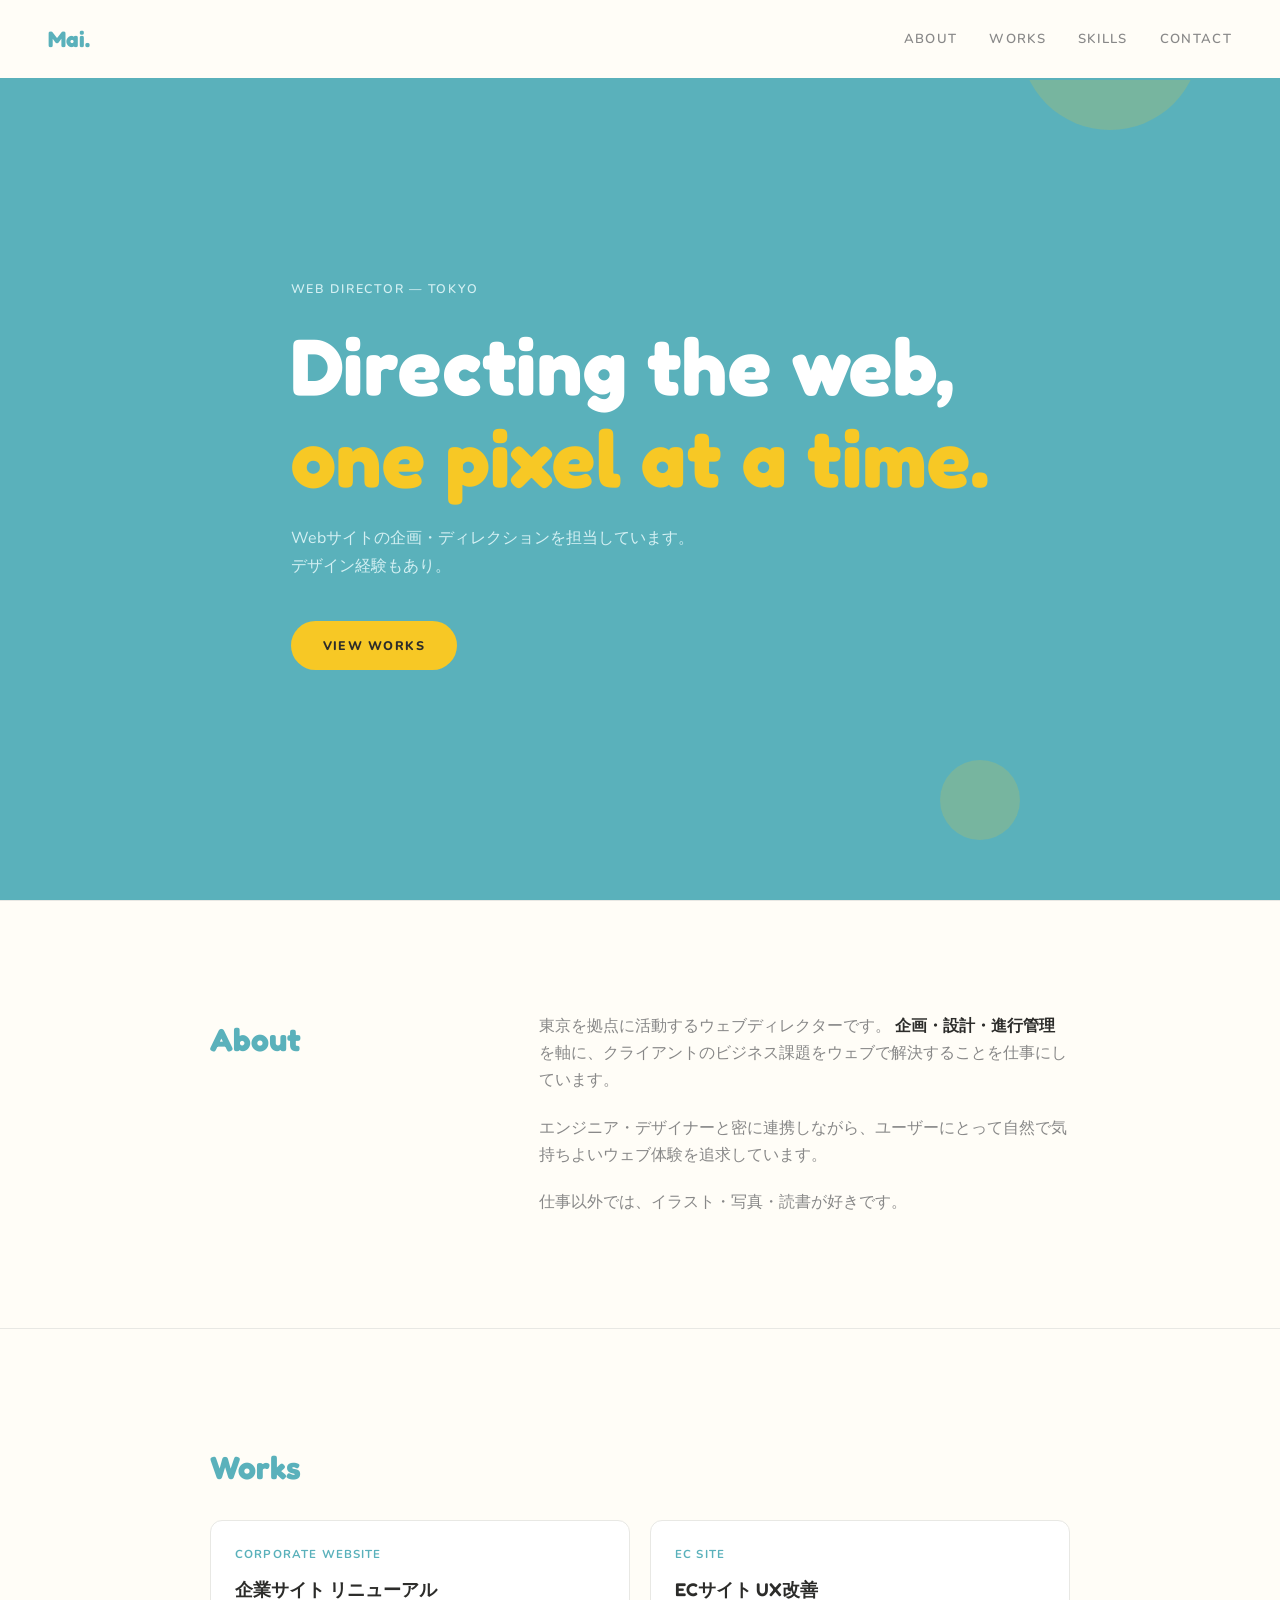
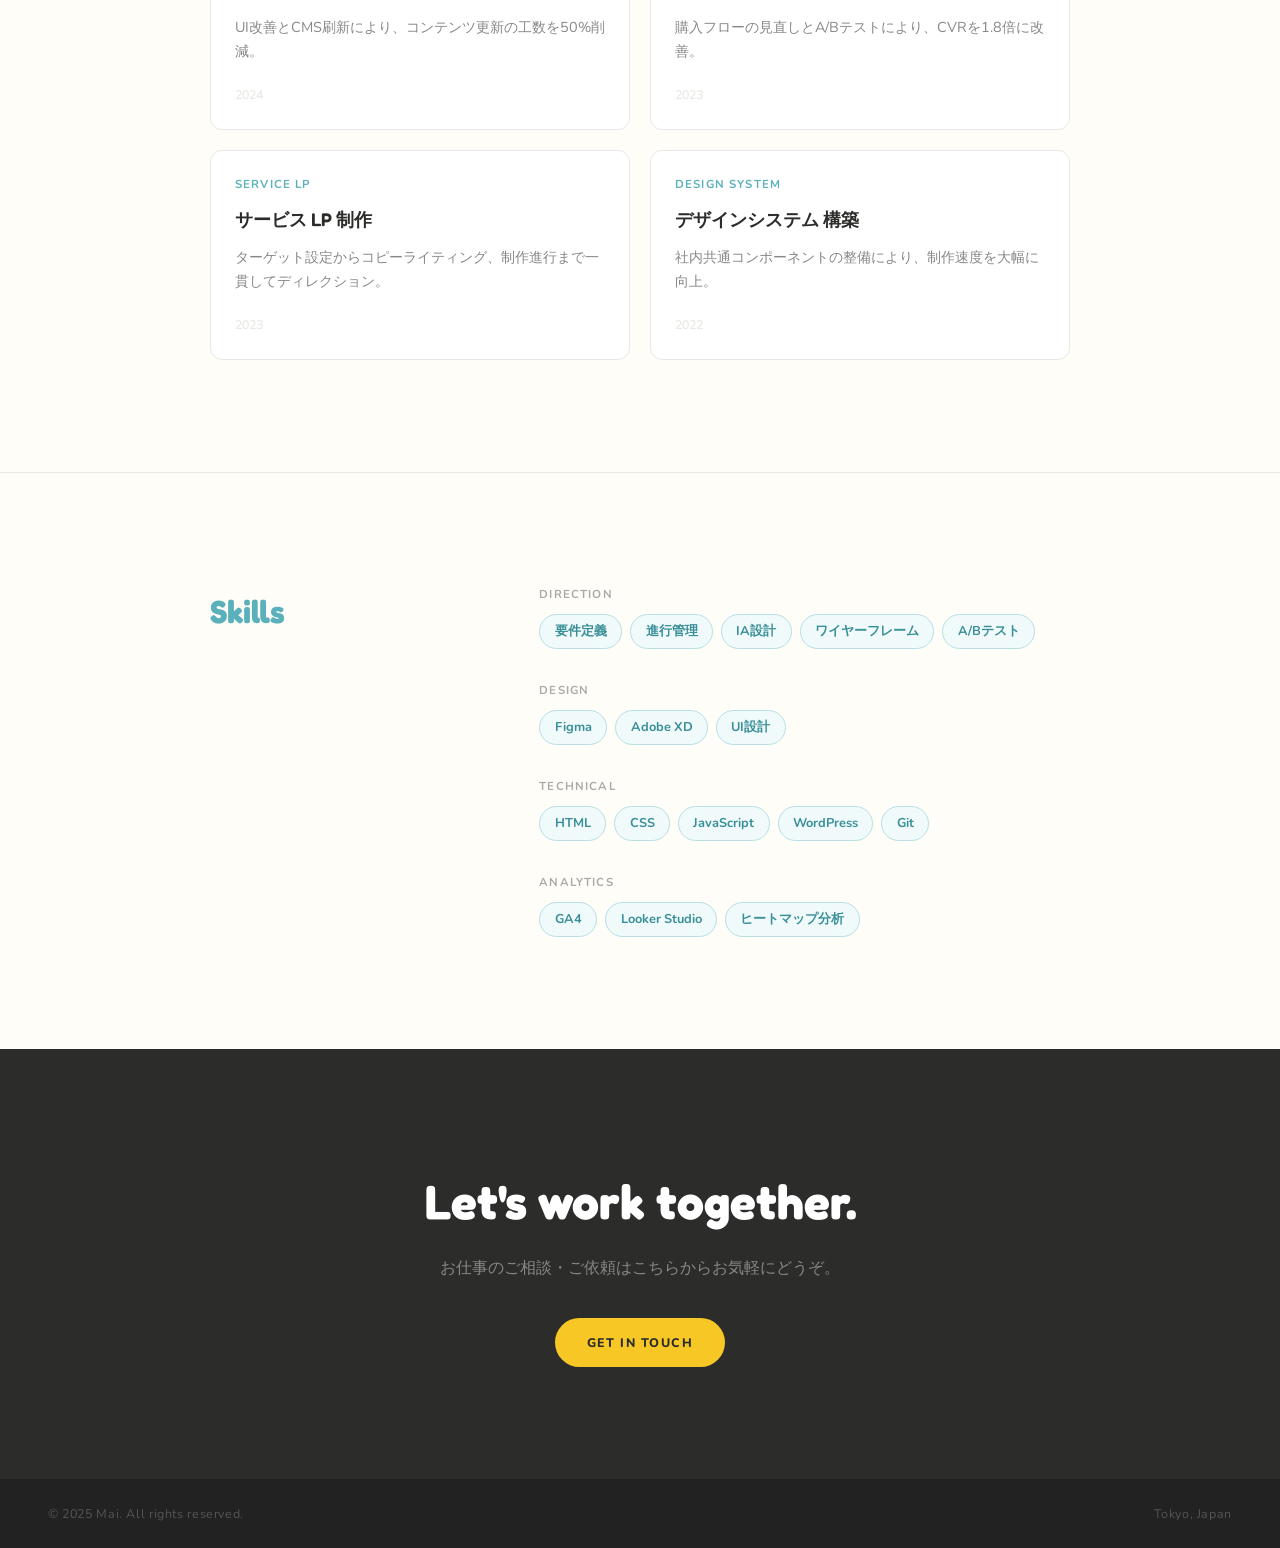
==== index.html @ a5b95b51 "h2上のpタグを非表示、h2の色をteelに変更" ====
<!DOCTYPE html>
<html lang="ja">
<head>
  <meta charset="UTF-8">
  <meta name="viewport" content="width=device-width, initial-scale=1.0">
  <title>Mai — Web Director</title>
  <link rel="stylesheet" href="style.css">
</head>
<body>

  <!-- Nav -->
  <nav>
    <a href="#hero" class="nav-logo">Mai.</a>
    <ul class="nav-links">
      <li><a href="#about">About</a></li>
      <li><a href="#works">Works</a></li>
      <li><a href="#skills">Skills</a></li>
      <li><a href="#contact">Contact</a></li>
    </ul>
  </nav>

  <!-- Hero -->
  <section id="hero">
    <div class="hero-dot" style="width:180px;height:180px;top:-50px;right:80px;"></div>
    <div class="hero-dot" style="width:80px;height:80px;bottom:60px;right:260px;"></div>
    <div class="container">
      <p class="hero-eyebrow fade-in">Web Director — Tokyo</p>
      <h1 class="hero-title fade-in" style="transition-delay:0.1s">
        Directing the web,<br><span>one pixel at a time.</span>
      </h1>
      <p class="hero-desc fade-in" style="transition-delay:0.2s">
        Webサイトの企画・ディレクションを担当しています。<br>
        デザイン経験もあり。
      </p>
      <a href="#works" class="btn fade-in" style="transition-delay:0.3s">View Works</a>
    </div>
  </section>

  <hr class="divider">

  <!-- About -->
  <section id="about">
    <div class="container">
      <div class="grid">
        <div>
          <!-- 
          <p class="section-label">About</p>
          Nav -->
          <h2 class="section-title">About</h2>
        </div>
        <div class="about-body fade-in">
          <p>
            東京を拠点に活動するウェブディレクターです。
            <strong>企画・設計・進行管理</strong>を軸に、クライアントのビジネス課題をウェブで解決することを仕事にしています。
          </p>
          <p>
            エンジニア・デザイナーと密に連携しながら、ユーザーにとって自然で気持ちよいウェブ体験を追求しています。
          </p>
          <p>
            仕事以外では、イラスト・写真・読書が好きです。
          </p>
        </div>
      </div>
    </div>
  </section>

  <hr class="divider">

  <!-- Works -->
  <section id="works">
    <div class="container">
      <!--
      <p class="section-label">Works</p>
      -->
      <h2 class="section-title">Works</h2>
      <div class="works-grid">
        <div class="work-card fade-in">
          <p class="work-tag">Corporate Website</p>
          <h3 class="work-title">企業サイト リニューアル</h3>
          <p class="work-desc">UI改善とCMS刷新により、コンテンツ更新の工数を50%削減。</p>
          <p class="work-year">2024</p>
        </div>
        <div class="work-card fade-in" style="transition-delay:0.1s">
          <p class="work-tag">EC Site</p>
          <h3 class="work-title">ECサイト UX改善</h3>
          <p class="work-desc">購入フローの見直しとA/Bテストにより、CVRを1.8倍に改善。</p>
          <p class="work-year">2023</p>
        </div>
        <div class="work-card fade-in" style="transition-delay:0.15s">
          <p class="work-tag">Service LP</p>
          <h3 class="work-title">サービス LP 制作</h3>
          <p class="work-desc">ターゲット設定からコピーライティング、制作進行まで一貫してディレクション。</p>
          <p class="work-year">2023</p>
        </div>
        <div class="work-card fade-in" style="transition-delay:0.2s">
          <p class="work-tag">Design System</p>
          <h3 class="work-title">デザインシステム 構築</h3>
          <p class="work-desc">社内共通コンポーネントの整備により、制作速度を大幅に向上。</p>
          <p class="work-year">2022</p>
        </div>
      </div>
    </div>
  </section>

  <hr class="divider">

  <!-- Skills -->
  <section id="skills">
    <div class="container">
      <div class="skills-inner">
        <div>
          <!-- 
          <p class="section-label">Skills</p>
           -->
          <h2 class="section-title">Skills</h2>
        </div>
        <div class="skill-groups fade-in">
          <div>
            <p class="skill-group-label">Direction</p>
            <div class="skill-list">
              <span class="skill-pill">要件定義</span>
              <span class="skill-pill">進行管理</span>
              <span class="skill-pill">IA設計</span>
              <span class="skill-pill">ワイヤーフレーム</span>
              <span class="skill-pill">A/Bテスト</span>
            </div>
          </div>
          <div>
            <p class="skill-group-label">Design</p>
            <div class="skill-list">
              <span class="skill-pill">Figma</span>
              <span class="skill-pill">Adobe XD</span>
              <span class="skill-pill">UI設計</span>
            </div>
          </div>
          <div>
            <p class="skill-group-label">Technical</p>
            <div class="skill-list">
              <span class="skill-pill">HTML</span>
              <span class="skill-pill">CSS</span>
              <span class="skill-pill">JavaScript</span>
              <span class="skill-pill">WordPress</span>
              <span class="skill-pill">Git</span>
            </div>
          </div>
          <div>
            <p class="skill-group-label">Analytics</p>
            <div class="skill-list">
              <span class="skill-pill">GA4</span>
              <span class="skill-pill">Looker Studio</span>
              <span class="skill-pill">ヒートマップ分析</span>
            </div>
          </div>
        </div>
      </div>
    </div>
  </section>

  <!-- Contact -->
  <section id="contact">
    <div class="container">
      <h2 class="contact-title">Let's work together.</h2>
      <p class="contact-sub">お仕事のご相談・ご依頼はこちらからお気軽にどうぞ。</p>
      <a href="mailto:hello@example.com" class="btn btn-yellow">Get in Touch</a>
    </div>
  </section>

  <footer>
    <p>© 2025 Mai. All rights reserved.</p>
    <p>Tokyo, Japan</p>
  </footer>

  <script src="script.js"></script>
</body>
</html>
---- style.css ----
@import url('https://fonts.googleapis.com/css2?family=Nunito:ital,wght@0,400;0,600;0,800;1,400&family=Fredoka:wght@600;700&display=swap');

*, *::before, *::after { box-sizing: border-box; margin: 0; padding: 0; }

:root {
  --yellow: #F7C825;
  --teal: #5AB1BB;
  --dark: #2C2C2A;
  --gray-mid: #888;
  --gray-light: #e8e8e4;
  --bg: #fffdf7;
  --white: #fff;
}

html { scroll-behavior: smooth; }

body {
  font-family: 'Nunito', sans-serif;
  font-weight: 400;
  background: var(--bg);
  color: var(--dark);
  font-size: 16px;
  line-height: 1.7;
}

/* ─── Nav ─── */
nav {
  position: fixed;
  top: 0; left: 0; right: 0;
  display: flex;
  justify-content: space-between;
  align-items: center;
  padding: 1.25rem 3rem;
  background: var(--bg);
  border-bottom: 2px solid var(--teal);
  z-index: 100;
}

.nav-logo {
  font-family: 'Fredoka', sans-serif;
  font-size: 1.4rem;
  font-weight: 700;
  color: var(--teal);
  text-decoration: none;
  letter-spacing: 0.02em;
}

.nav-links {
  display: flex;
  gap: 2rem;
  list-style: none;
}

.nav-links a {
  text-decoration: none;
  font-size: 0.82rem;
  letter-spacing: 0.1em;
  text-transform: uppercase;
  font-weight: 600;
  color: var(--gray-mid);
  transition: color 0.2s;
}

.nav-links a:hover { color: var(--dark); }

/* ─── Sections ─── */
section { padding: 7rem 3rem; }
.container { max-width: 860px; margin: 0 auto; }

/* ─── Hero ─── */
#hero {
  padding-top: 10rem;
  min-height: 100vh;
  display: flex;
  align-items: center;
  background: var(--teal);
  position: relative;
  overflow: hidden;
}

.hero-dot {
  position: absolute;
  border-radius: 50%;
  background: var(--yellow);
  opacity: 0.18;
}

.hero-eyebrow {
  font-size: 0.78rem;
  letter-spacing: 0.14em;
  text-transform: uppercase;
  font-weight: 600;
  color: #d4f0f3;
  margin-bottom: 1.25rem;
}

.hero-title {
  font-family: 'Fredoka', sans-serif;
  font-size: clamp(2.8rem, 7vw, 5rem);
  font-weight: 700;
  line-height: 1.15;
  color: var(--white);
  margin-bottom: 1.25rem;
  letter-spacing: 0.01em;
}

.hero-title span { color: var(--yellow); }

.hero-desc {
  max-width: 520px;
  color: #d4f0f3;
  font-size: 1rem;
  line-height: 1.8;
  margin-bottom: 2.5rem;
}

.btn {
  display: inline-block;
  text-decoration: none;
  font-size: 0.78rem;
  font-weight: 800;
  letter-spacing: 0.12em;
  text-transform: uppercase;
  padding: 0.85rem 2rem;
  border-radius: 100px;
  background: var(--yellow);
  color: var(--dark);
  transition: opacity 0.2s;
}

.btn:hover { opacity: 0.85; }

/* ─── Divider ─── */
.divider { border: none; border-top: 1px solid var(--gray-light); }

/* ─── Section labels ─── */
/* .section-label {
  font-size: 0.75rem;
  letter-spacing: 0.14em;
  text-transform: uppercase;
  font-weight: 800;
  color: var(--teal);
  margin-bottom: 0.4rem;
}
 */

.section-title {
  font-family: 'Fredoka', sans-serif;
  font-size: clamp(1.6rem, 3vw, 2rem);
  font-weight: 700;
  color: var(--teal);
  margin-bottom: 1.5rem;
}

/* ─── About ─── */
#about .grid {
  display: grid;
  grid-template-columns: 1fr 2fr;
  gap: 4rem;
  align-items: start;
}

.about-body p { color: var(--gray-mid); margin-bottom: 1.25rem; }
.about-body p:last-child { margin-bottom: 0; }
.about-body strong { color: var(--dark); font-weight: 600; }

/* ─── Works ─── */
.works-grid {
  display: grid;
  grid-template-columns: repeat(2, 1fr);
  gap: 1.25rem;
}

.work-card {
  background: var(--white);
  border: 1.5px solid var(--gray-light);
  border-radius: 12px;
  padding: 1.5rem;
  transition: border-color 0.2s;
}

.work-card:hover { border-color: var(--teal); }

.work-tag {
  font-size: 0.72rem;
  letter-spacing: 0.1em;
  text-transform: uppercase;
  font-weight: 700;
  color: var(--teal);
  margin-bottom: 0.6rem;
}

.work-title {
  font-family: 'Fredoka', sans-serif;
  font-size: 1.15rem;
  font-weight: 600;
  color: var(--dark);
  margin-bottom: 0.6rem;
}

.work-desc { font-size: 0.9rem; color: var(--gray-mid); }

.work-year {
  font-size: 0.78rem;
  color: var(--gray-light);
  margin-top: 1.25rem;
  font-weight: 600;
}

/* ─── Skills ─── */
#skills .skills-inner {
  display: grid;
  grid-template-columns: 1fr 2fr;
  gap: 4rem;
}

.skill-groups {
  display: flex;
  flex-direction: column;
  gap: 2rem;
}

.skill-group-label {
  font-size: 0.72rem;
  letter-spacing: 0.1em;
  text-transform: uppercase;
  font-weight: 700;
  color: #aaa;
  margin-bottom: 0.6rem;
}

.skill-list { display: flex; flex-wrap: wrap; gap: 0.5rem; }

.skill-pill {
  font-size: 0.8rem;
  font-weight: 700;
  padding: 0.35rem 0.9rem;
  border-radius: 100px;
  background: #f0fafb;
  color: #3a8f98;
  border: 1px solid #b8e0e4;
}

/* ─── Contact ─── */
#contact {
  background: var(--dark);
  color: var(--white);
  text-align: center;
}

.contact-title {
  font-family: 'Fredoka', sans-serif;
  font-size: clamp(2rem, 4vw, 3rem);
  font-weight: 700;
  color: var(--white);
  margin-bottom: 0.75rem;
}

.contact-sub {
  color: var(--gray-mid);
  margin-bottom: 2.25rem;
  font-size: 1rem;
}

.btn-yellow {
  background: var(--yellow);
  color: var(--dark);
}

/* ─── Footer ─── */
footer {
  padding: 1.5rem 3rem;
  background: #222;
  display: flex;
  justify-content: space-between;
  align-items: center;
}

footer p { font-size: 0.78rem; color: #555; letter-spacing: 0.05em; }

/* ─── Animations ─── */
.fade-in {
  opacity: 0;
  transform: translateY(24px);
  transition: opacity 0.7s ease, transform 0.7s ease;
}

.fade-in.visible {
  opacity: 1;
  transform: translateY(0);
}

/* ─── Responsive ─── */
@media (max-width: 720px) {
  nav { padding: 1rem 1.5rem; }
  .nav-links { gap: 1.25rem; }
  section { padding: 5rem 1.5rem; }
  #hero { padding-top: 8rem; }
  #about .grid,
  #skills .skills-inner { grid-template-columns: 1fr; gap: 2rem; }
  .works-grid { grid-template-columns: 1fr; }
  footer { flex-direction: column; gap: 0.5rem; text-align: center; }
}
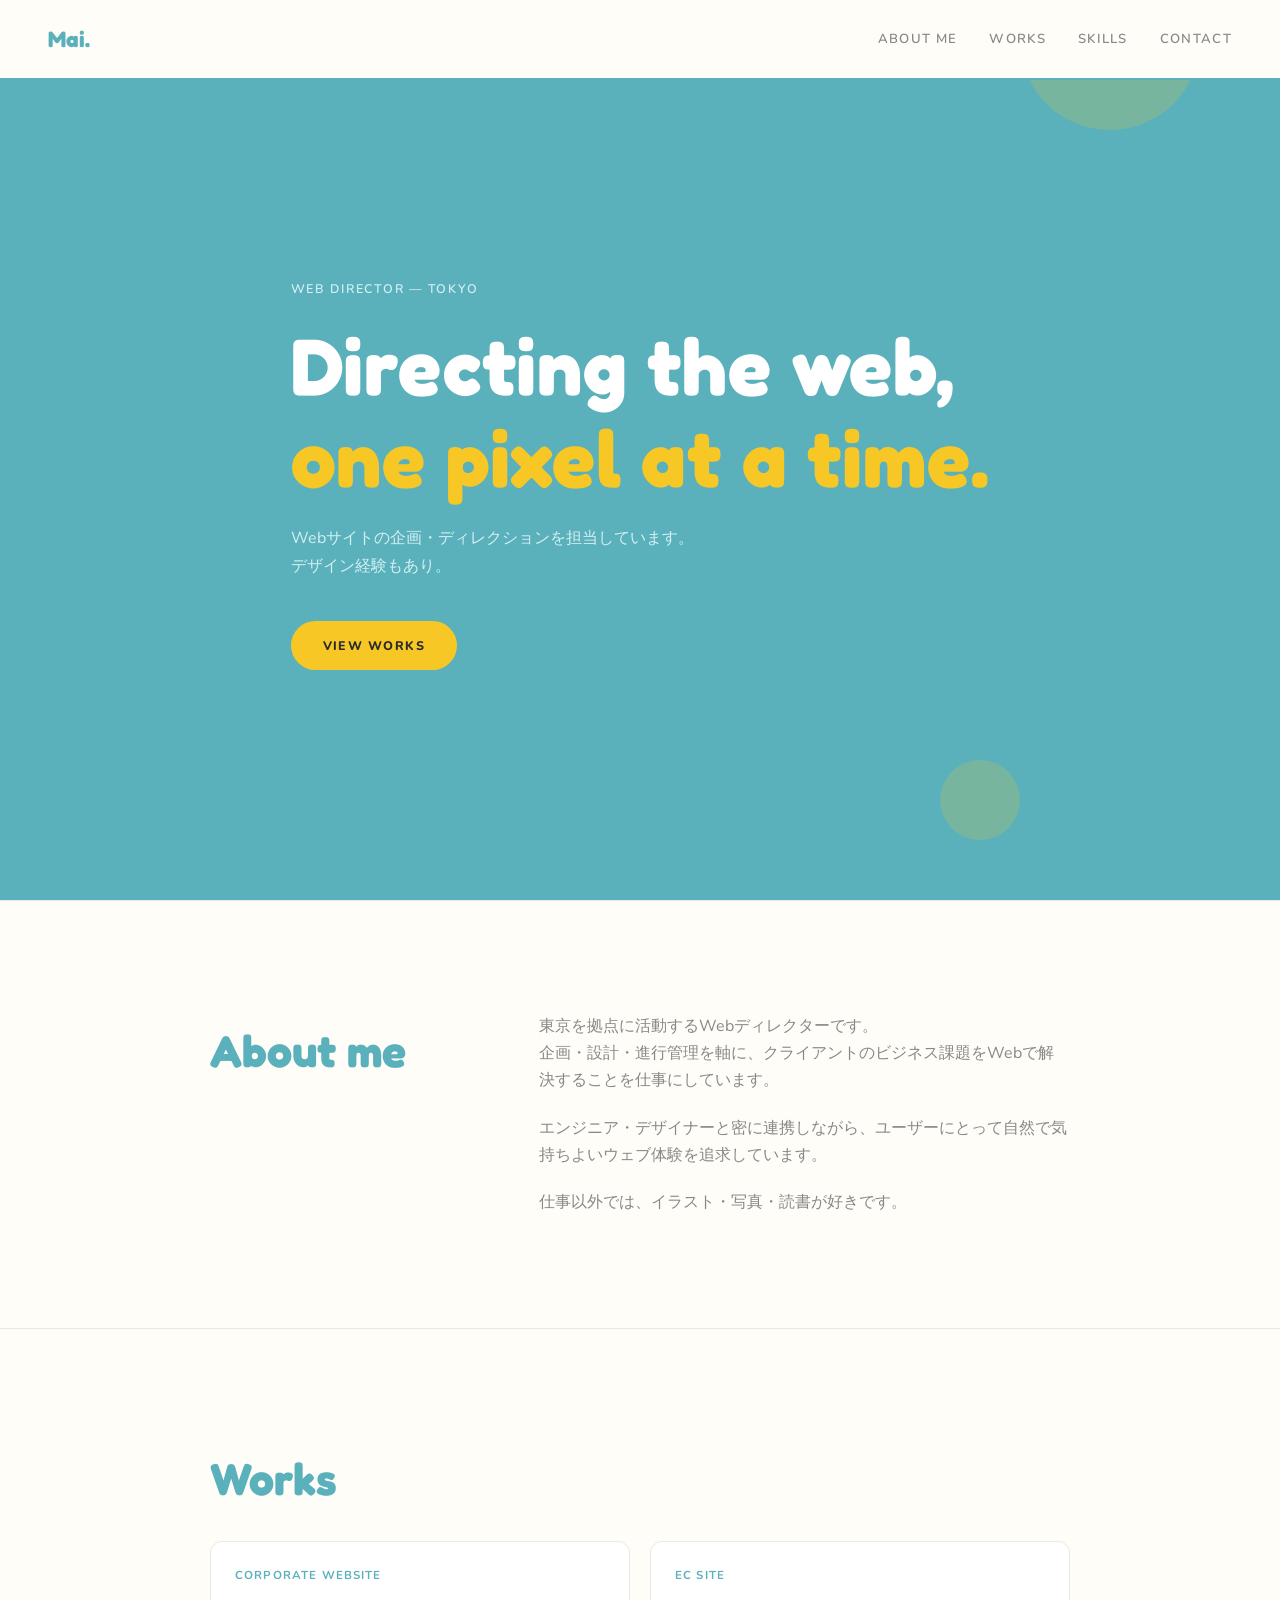
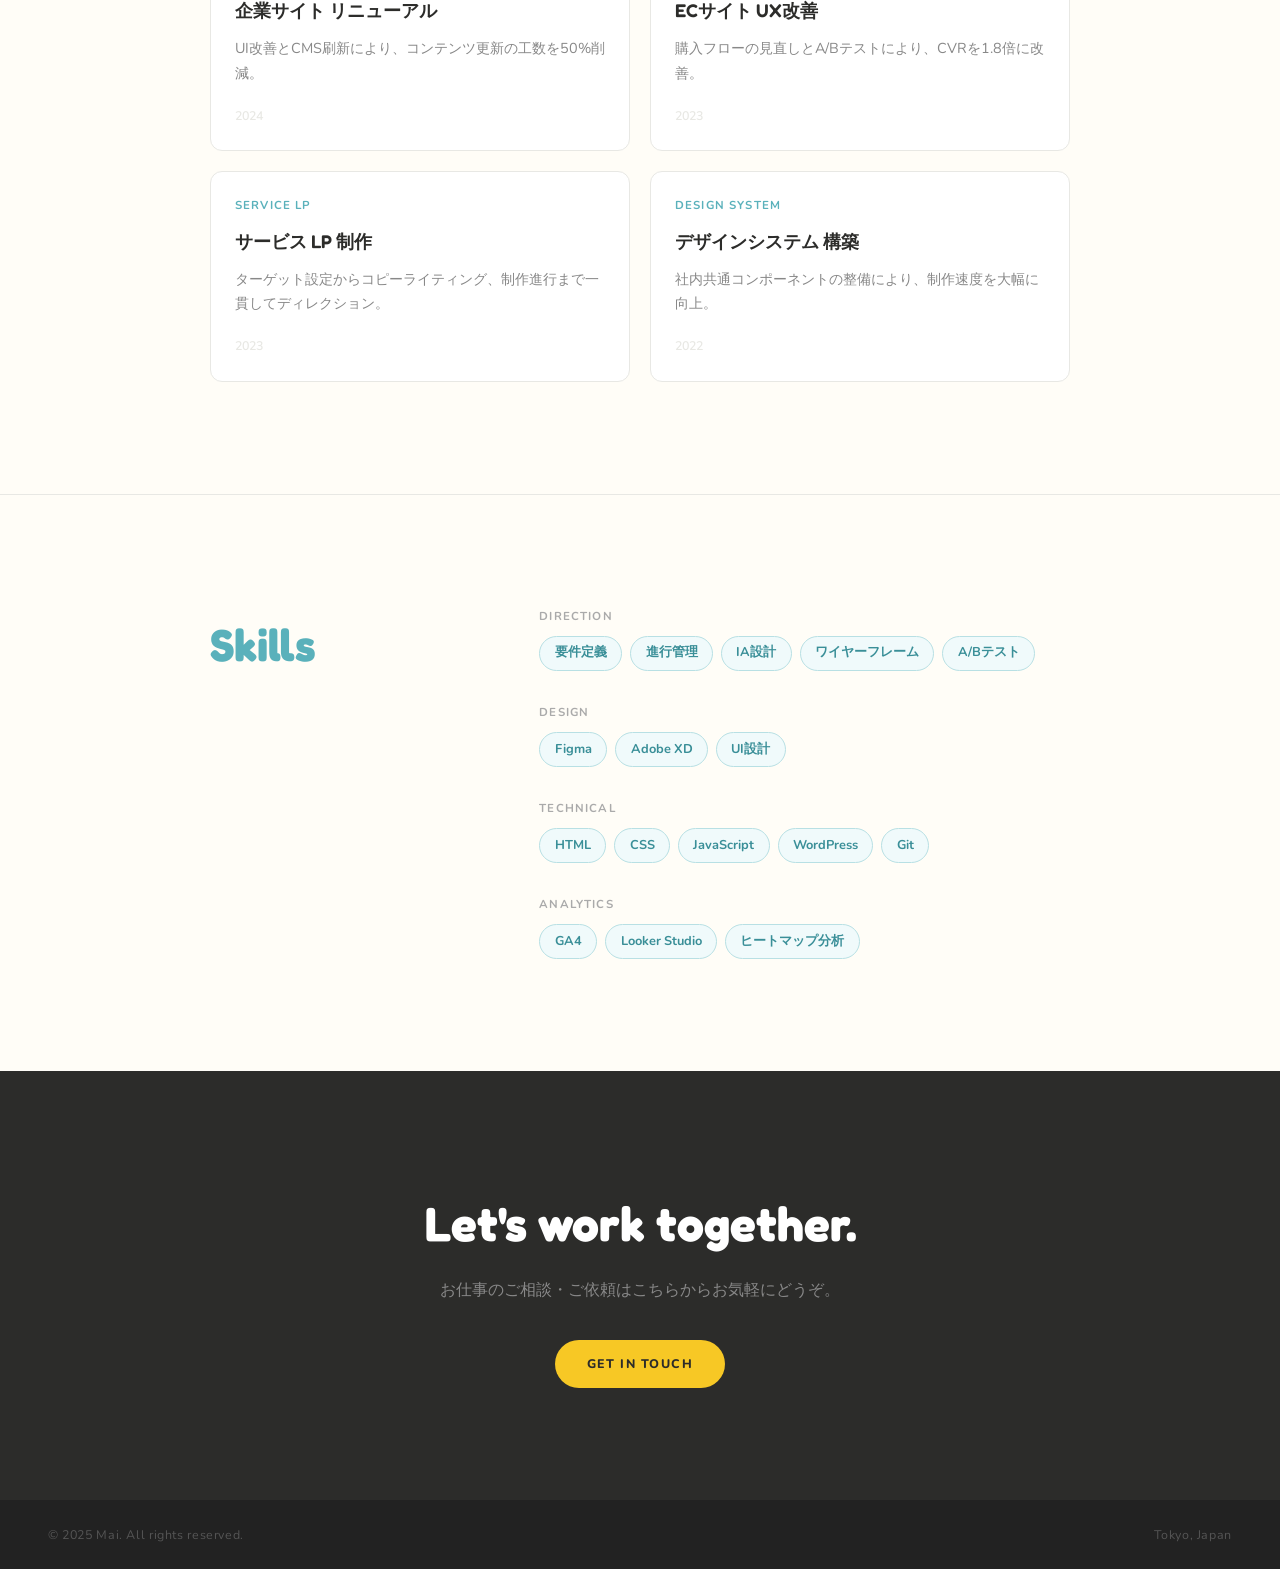
==== commit 06f00984: "h2のfont sizseを調整、テキスト修正" ====
--- a/index.html
+++ b/index.html
@@ -12,7 +12,7 @@
   <nav>
     <a href="#hero" class="nav-logo">Mai.</a>
     <ul class="nav-links">
-      <li><a href="#about">About</a></li>
+      <li><a href="#about">About me</a></li>
       <li><a href="#works">Works</a></li>
       <li><a href="#skills">Skills</a></li>
       <li><a href="#contact">Contact</a></li>
@@ -46,12 +46,12 @@
           <!-- 
           <p class="section-label">About</p>
           Nav -->
-          <h2 class="section-title">About</h2>
+          <h2 class="section-title">About me</h2>
         </div>
         <div class="about-body fade-in">
           <p>
-            東京を拠点に活動するウェブディレクターです。
-            <strong>企画・設計・進行管理</strong>を軸に、クライアントのビジネス課題をウェブで解決することを仕事にしています。
+            東京を拠点に活動するWebディレクターです。<br>
+            企画・設計・進行管理を軸に、クライアントのビジネス課題をWebで解決することを仕事にしています。
           </p>
           <p>
             エンジニア・デザイナーと密に連携しながら、ユーザーにとって自然で気持ちよいウェブ体験を追求しています。
--- a/style.css
+++ b/style.css
@@ -146,7 +146,7 @@
 
 .section-title {
   font-family: 'Fredoka', sans-serif;
-  font-size: clamp(1.6rem, 3vw, 2rem);
+  font-size: clamp(1.8rem, 4vw, 2.8rem);
   font-weight: 700;
   color: var(--teal);
   margin-bottom: 1.5rem;
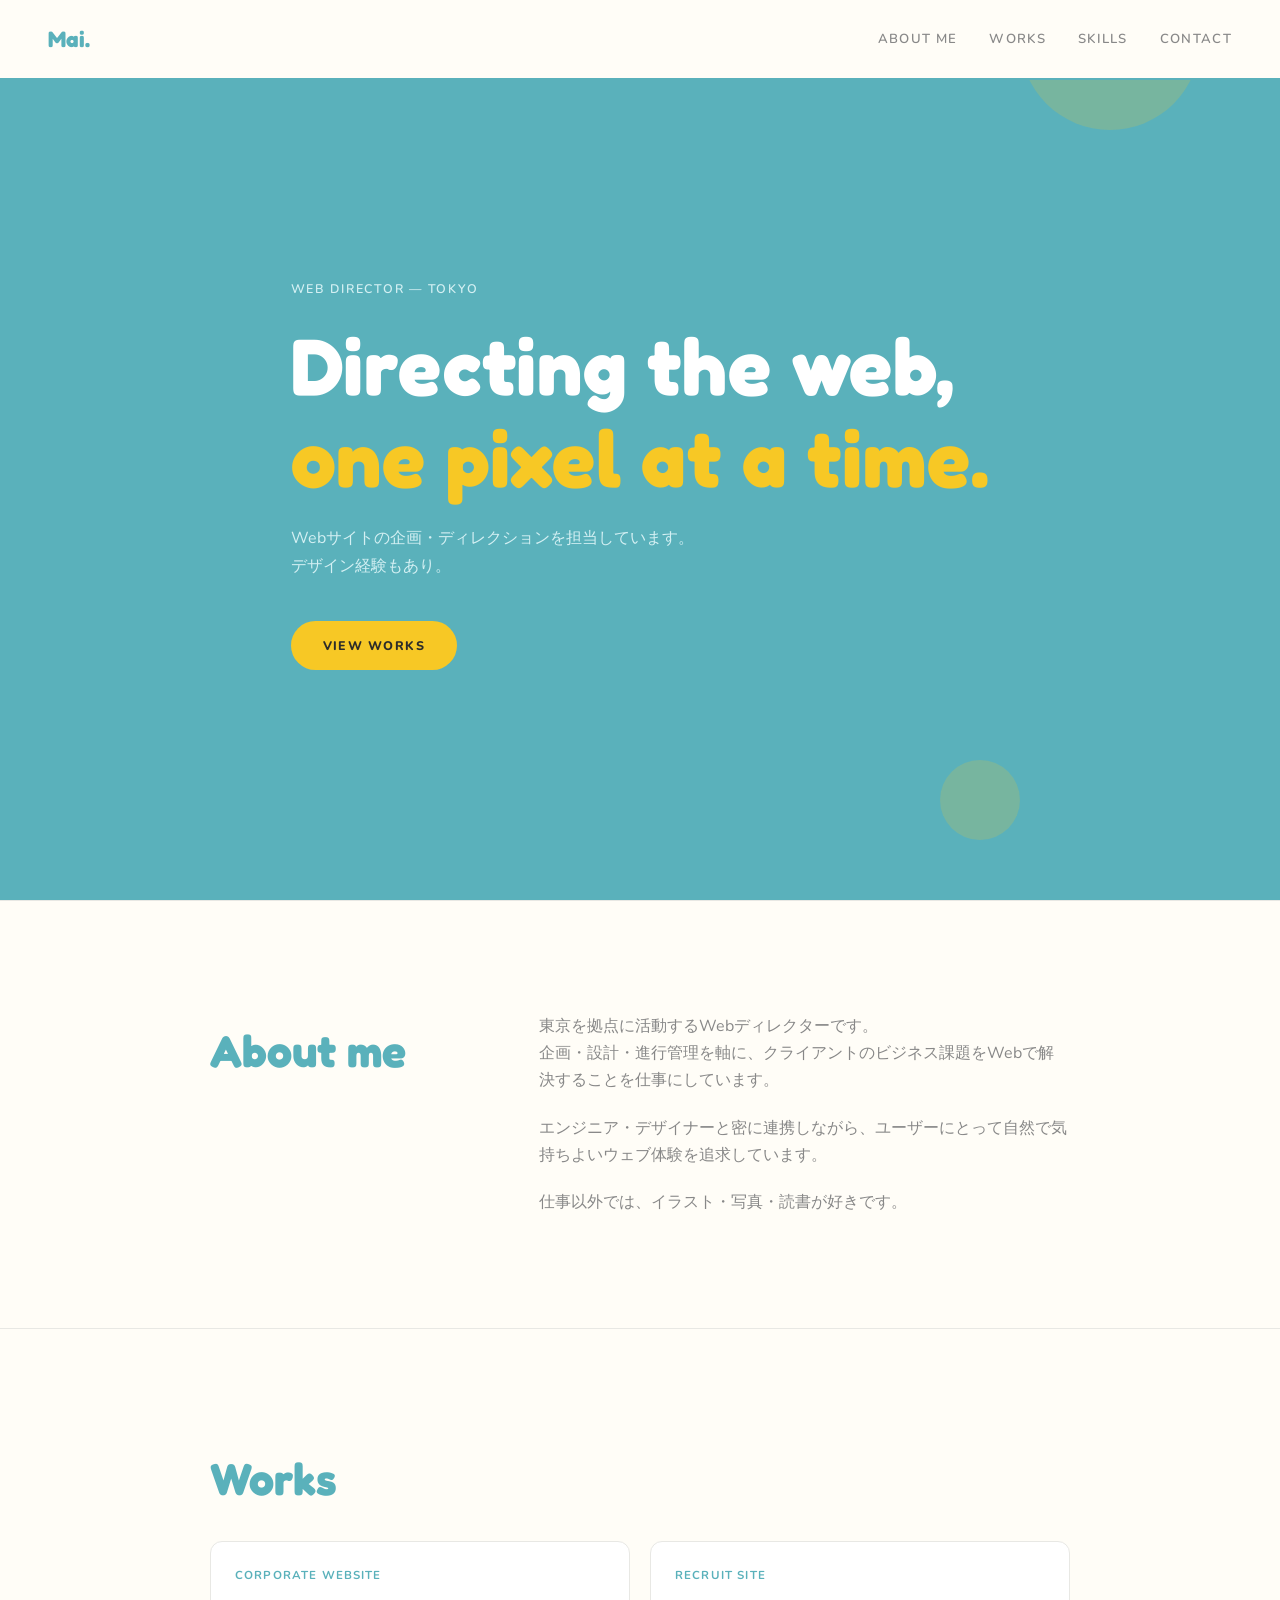
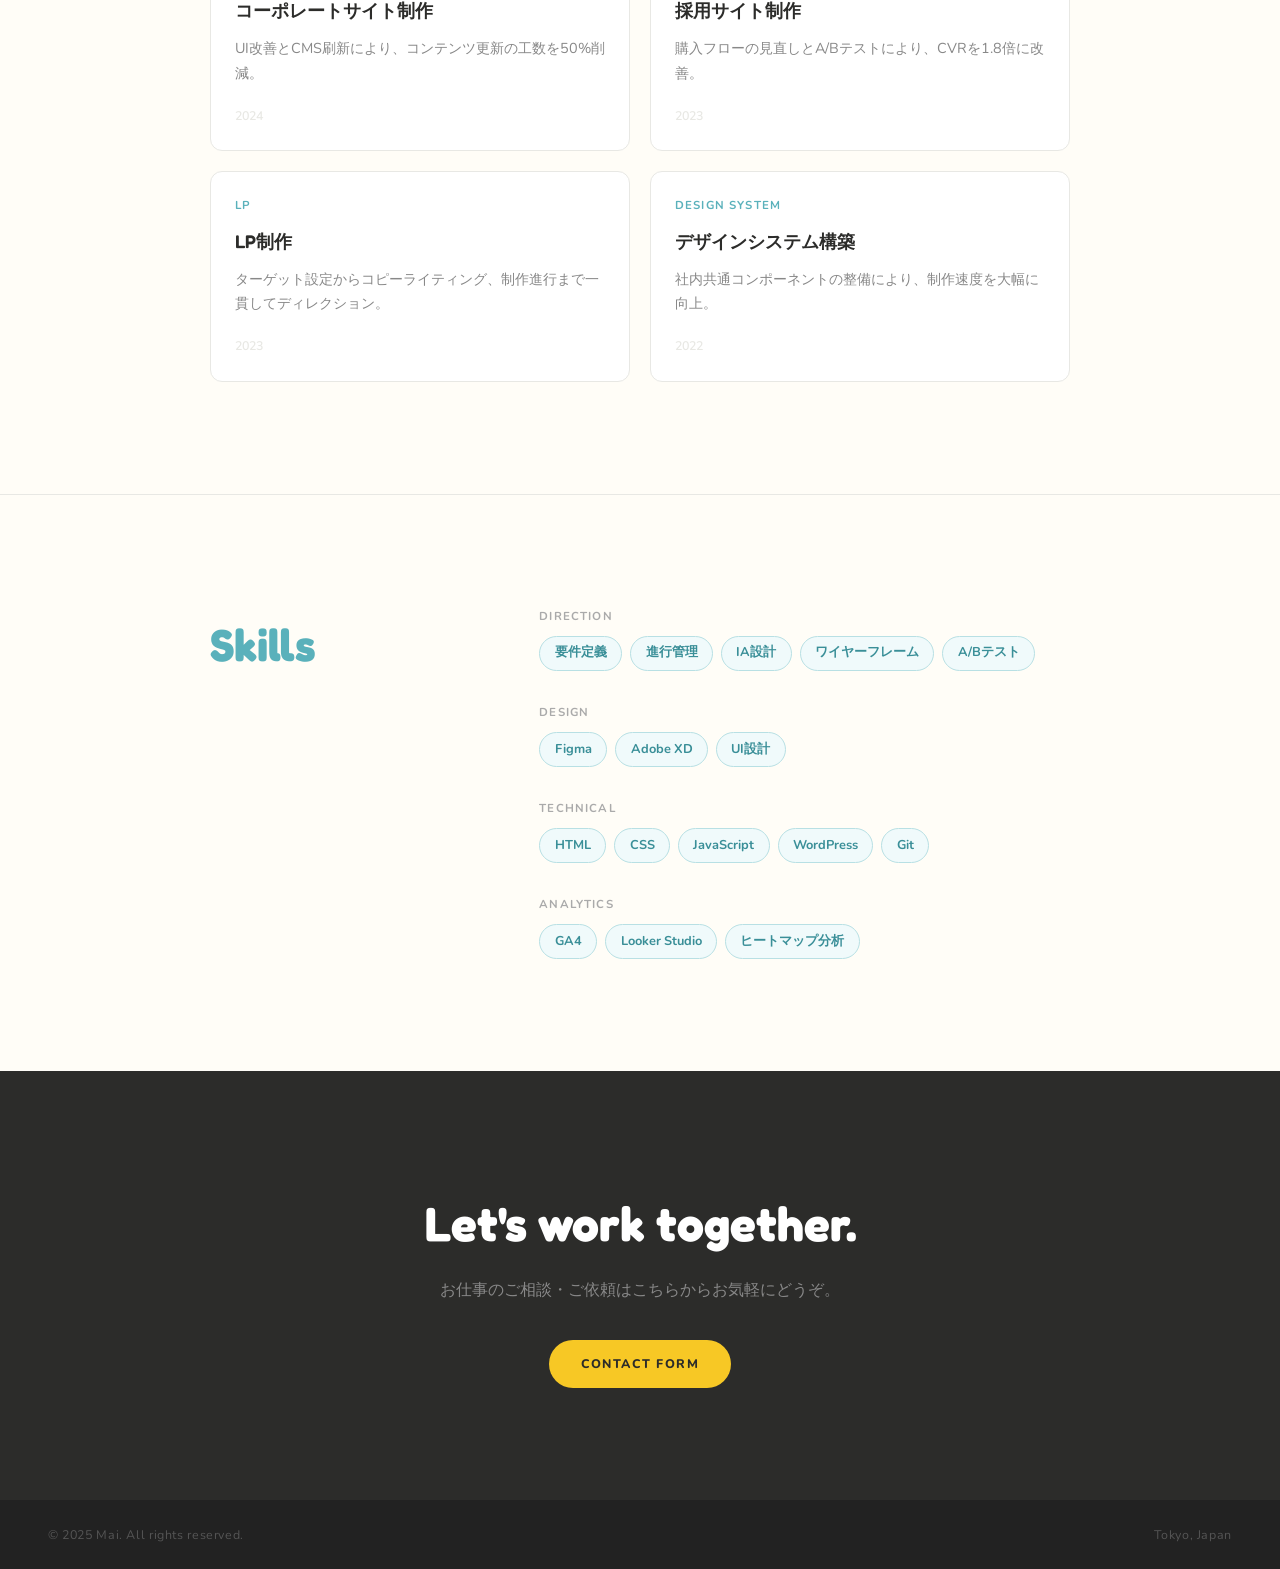
==== commit 5198c4aa: "テキスト調整のみ" ====
--- a/index.html
+++ b/index.html
@@ -11,12 +11,17 @@
   <!-- Nav -->
   <nav>
     <a href="#hero" class="nav-logo">Mai.</a>
-    <ul class="nav-links">
-      <li><a href="#about">About me</a></li>
-      <li><a href="#works">Works</a></li>
-      <li><a href="#skills">Skills</a></li>
-      <li><a href="#contact">Contact</a></li>
+    <ul class="nav-links" id="nav-links">
+      <li><a href="#about" class="nav-link">About me</a></li>
+      <li><a href="#works" class="nav-link">Works</a></li>
+      <li><a href="#skills" class="nav-link">Skills</a></li>
+      <li><a href="#contact" class="nav-link">Contact</a></li>
     </ul>
+    <button class="hamburger" id="hamburger" aria-label="メニューを開く" aria-expanded="false">
+      <span></span>
+      <span></span>
+      <span></span>
+    </button>
   </nav>
 
   <!-- Hero -->
@@ -43,9 +48,6 @@
     <div class="container">
       <div class="grid">
         <div>
-          <!-- 
-          <p class="section-label">About</p>
-          Nav -->
           <h2 class="section-title">About me</h2>
         </div>
         <div class="about-body fade-in">
@@ -69,32 +71,29 @@
   <!-- Works -->
   <section id="works">
     <div class="container">
-      <!--
-      <p class="section-label">Works</p>
-      -->
       <h2 class="section-title">Works</h2>
       <div class="works-grid">
         <div class="work-card fade-in">
           <p class="work-tag">Corporate Website</p>
-          <h3 class="work-title">企業サイト リニューアル</h3>
+          <h3 class="work-title">コーポレートサイト制作</h3>
           <p class="work-desc">UI改善とCMS刷新により、コンテンツ更新の工数を50%削減。</p>
           <p class="work-year">2024</p>
         </div>
         <div class="work-card fade-in" style="transition-delay:0.1s">
-          <p class="work-tag">EC Site</p>
-          <h3 class="work-title">ECサイト UX改善</h3>
+          <p class="work-tag">Recruit Site</p>
+          <h3 class="work-title">採用サイト制作</h3>
           <p class="work-desc">購入フローの見直しとA/Bテストにより、CVRを1.8倍に改善。</p>
           <p class="work-year">2023</p>
         </div>
         <div class="work-card fade-in" style="transition-delay:0.15s">
-          <p class="work-tag">Service LP</p>
-          <h3 class="work-title">サービス LP 制作</h3>
+          <p class="work-tag">LP</p>
+          <h3 class="work-title">LP制作</h3>
           <p class="work-desc">ターゲット設定からコピーライティング、制作進行まで一貫してディレクション。</p>
           <p class="work-year">2023</p>
         </div>
         <div class="work-card fade-in" style="transition-delay:0.2s">
           <p class="work-tag">Design System</p>
-          <h3 class="work-title">デザインシステム 構築</h3>
+          <h3 class="work-title">デザインシステム構築</h3>
           <p class="work-desc">社内共通コンポーネントの整備により、制作速度を大幅に向上。</p>
           <p class="work-year">2022</p>
         </div>
@@ -109,9 +108,6 @@
     <div class="container">
       <div class="skills-inner">
         <div>
-          <!-- 
-          <p class="section-label">Skills</p>
-           -->
           <h2 class="section-title">Skills</h2>
         </div>
         <div class="skill-groups fade-in">
@@ -161,7 +157,7 @@
     <div class="container">
       <h2 class="contact-title">Let's work together.</h2>
       <p class="contact-sub">お仕事のご相談・ご依頼はこちらからお気軽にどうぞ。</p>
-      <a href="mailto:hello@example.com" class="btn btn-yellow">Get in Touch</a>
+      <a href="contact.html" class="btn btn-yellow">Contact Form</a>
     </div>
   </section>
 
--- a/style.css
+++ b/style.css
@@ -63,6 +63,39 @@
 
 .nav-links a:hover { color: var(--dark); }
 
+/* ─── ハンバーガーボタン（PCでは非表示） ─── */
+.hamburger {
+  display: none;
+  flex-direction: column;
+  justify-content: center;
+  gap: 5px;
+  background: none;
+  border: none;
+  cursor: pointer;
+  padding: 4px;
+  z-index: 110;
+}
+
+.hamburger span {
+  display: block;
+  width: 24px;
+  height: 2px;
+  background: var(--teal);
+  border-radius: 2px;
+  transition: transform 0.3s ease, opacity 0.3s ease;
+}
+
+/* ×ボタンに変形 */
+.hamburger.is-open span:nth-child(1) {
+  transform: translateY(7px) rotate(45deg);
+}
+.hamburger.is-open span:nth-child(2) {
+  opacity: 0;
+}
+.hamburger.is-open span:nth-child(3) {
+  transform: translateY(-7px) rotate(-45deg);
+}
+
 /* ─── Sections ─── */
 section { padding: 7rem 3rem; }
 .container { max-width: 860px; margin: 0 auto; }
@@ -133,17 +166,7 @@
 /* ─── Divider ─── */
 .divider { border: none; border-top: 1px solid var(--gray-light); }
 
-/* ─── Section labels ─── */
-/* .section-label {
-  font-size: 0.75rem;
-  letter-spacing: 0.14em;
-  text-transform: uppercase;
-  font-weight: 800;
-  color: var(--teal);
-  margin-bottom: 0.4rem;
-}
- */
-
+/* ─── Section titles ─── */
 .section-title {
   font-family: 'Fredoka', sans-serif;
   font-size: clamp(1.8rem, 4vw, 2.8rem);
@@ -293,11 +316,289 @@
 /* ─── Responsive ─── */
 @media (max-width: 720px) {
   nav { padding: 1rem 1.5rem; }
-  .nav-links { gap: 1.25rem; }
+
+  /* ナビリンクを縦並びのドロワーに */
+  .nav-links {
+    display: none;
+    flex-direction: column;
+    gap: 0;
+    position: fixed;
+    top: 0; left: 0; right: 0;
+    background: var(--bg);
+    padding: 5rem 2rem 2rem;
+    border-bottom: 2px solid var(--teal);
+    z-index: 105;
+  }
+
+  .nav-links.is-open {
+    display: flex;
+  }
+
+  .nav-links li {
+    border-bottom: 1px solid var(--gray-light);
+  }
+
+  .nav-links a {
+    display: block;
+    padding: 1rem 0;
+    font-size: 1rem;
+    letter-spacing: 0.08em;
+  }
+
+  /* ハンバーガーボタンを表示 */
+  .hamburger {
+    display: flex;
+  }
+
   section { padding: 5rem 1.5rem; }
   #hero { padding-top: 8rem; }
   #about .grid,
   #skills .skills-inner { grid-template-columns: 1fr; gap: 2rem; }
   .works-grid { grid-template-columns: 1fr; }
   footer { flex-direction: column; gap: 0.5rem; text-align: center; }
+}
+
+/* ─── このブロックをstyle.cssの末尾に追記してください ─── */
+
+/* ─── Contact Hero ─── */
+#contact-hero {
+  padding-top: 10rem;
+  min-height: 50vh;
+  display: flex;
+  align-items: center;
+  background: var(--teal);
+  position: relative;
+  overflow: hidden;
+}
+
+/* ─── Contact Form ─── */
+#contact-form {
+  padding: 5rem 3rem 7rem;
+}
+
+.form-wrap {
+  max-width: 600px;
+  margin: 0 auto;
+}
+
+.form-group {
+  margin-bottom: 1.75rem;
+}
+
+.form-label {
+  display: block;
+  font-size: 0.82rem;
+  font-weight: 700;
+  letter-spacing: 0.06em;
+  color: var(--dark);
+  margin-bottom: 0.5rem;
+}
+
+.required {
+  color: var(--teal);
+  margin-left: 2px;
+}
+
+.form-input {
+  width: 100%;
+  padding: 0.85rem 1rem;
+  font-family: 'Nunito', sans-serif;
+  font-size: 0.95rem;
+  color: var(--dark);
+  background: var(--white);
+  border: 1.5px solid var(--gray-light);
+  border-radius: 10px;
+  outline: none;
+  transition: border-color 0.2s;
+  appearance: none;
+}
+
+.form-input:focus {
+  border-color: var(--teal);
+}
+
+.form-input::placeholder {
+  color: #bbb;
+}
+
+/* セレクトボックスの矢印 */
+.select-wrap {
+  position: relative;
+}
+
+.select-wrap::after {
+  content: '';
+  position: absolute;
+  right: 1rem;
+  top: 50%;
+  transform: translateY(-50%);
+  width: 0;
+  height: 0;
+  border-left: 5px solid transparent;
+  border-right: 5px solid transparent;
+  border-top: 6px solid var(--teal);
+  pointer-events: none;
+}
+
+.form-select {
+  cursor: pointer;
+}
+
+.form-textarea {
+  min-height: 160px;
+  resize: vertical;
+  line-height: 1.7;
+}
+
+.btn-submit {
+  display: inline-block;
+  font-family: 'Nunito', sans-serif;
+  font-size: 0.82rem;
+  font-weight: 800;
+  letter-spacing: 0.12em;
+  text-transform: uppercase;
+  padding: 0.9rem 2.5rem;
+  border-radius: 100px;
+  background: var(--yellow);
+  color: var(--dark);
+  border: none;
+  cursor: pointer;
+  transition: opacity 0.2s;
+}
+
+.btn-submit:hover { opacity: 0.85; }
+
+@media (max-width: 720px) {
+  #contact-form { padding: 4rem 1.5rem 5rem; }
+}
+
+/* ─── このブロックをstyle.cssの末尾に追記してください ─── */
+
+/* ─── Contact Hero ─── */
+#contact-hero {
+  padding-top: 10rem;
+  min-height: 50vh;
+  display: flex;
+  align-items: center;
+  background: var(--teal);
+  position: relative;
+  overflow: hidden;
+}
+
+/* ─── Contact Form ─── */
+#contact-form {
+  padding: 5rem 3rem 7rem;
+}
+
+.form-wrap {
+  max-width: 600px;
+  margin: 0 auto;
+}
+
+.form-row {
+  display: grid;
+  grid-template-columns: 1fr 1fr;
+  gap: 1rem;
+}
+
+.form-group {
+  margin-bottom: 1.5rem;
+}
+
+.form-label {
+  display: block;
+  font-size: 0.82rem;
+  font-weight: 700;
+  letter-spacing: 0.06em;
+  color: var(--dark);
+  margin-bottom: 0.5rem;
+}
+
+.required {
+  color: var(--teal);
+  margin-left: 2px;
+}
+
+.form-input {
+  width: 100%;
+  padding: 0.8rem 1rem;
+  font-family: 'Nunito', sans-serif;
+  font-size: 0.95rem;
+  color: var(--dark);
+  background: var(--white);
+  border: 1.5px solid var(--gray-light);
+  border-radius: 10px;
+  outline: none;
+  transition: border-color 0.2s, box-shadow 0.2s;
+  appearance: none;
+  box-sizing: border-box;
+}
+
+.form-input:focus {
+  border-color: var(--teal);
+  box-shadow: 0 0 0 3px rgba(90, 177, 187, 0.12);
+}
+
+.form-input::placeholder {
+  color: #bbb;
+}
+
+/* セレクトボックスの矢印 */
+.select-wrap {
+  position: relative;
+}
+
+.select-wrap::after {
+  content: '';
+  position: absolute;
+  right: 1rem;
+  top: 50%;
+  transform: translateY(-50%);
+  width: 0;
+  height: 0;
+  border-left: 5px solid transparent;
+  border-right: 5px solid transparent;
+  border-top: 6px solid var(--teal);
+  pointer-events: none;
+}
+
+.form-select {
+  cursor: pointer;
+}
+
+.form-textarea {
+  min-height: 160px;
+  resize: vertical;
+  line-height: 1.7;
+}
+
+.btn-submit {
+  display: inline-flex;
+  align-items: center;
+  gap: 8px;
+  font-family: 'Nunito', sans-serif;
+  font-size: 0.82rem;
+  font-weight: 800;
+  letter-spacing: 0.12em;
+  text-transform: uppercase;
+  padding: 0.9rem 2rem;
+  border-radius: 100px;
+  background: var(--yellow);
+  color: var(--dark);
+  border: none;
+  cursor: pointer;
+  transition: opacity 0.2s;
+}
+
+.btn-submit:hover { opacity: 0.85; }
+
+.form-note {
+  font-size: 0.8rem;
+  color: var(--gray-mid);
+  margin-top: 1rem;
+}
+
+@media (max-width: 720px) {
+  #contact-form { padding: 4rem 1.5rem 5rem; }
+  .form-row { grid-template-columns: 1fr; }
 }
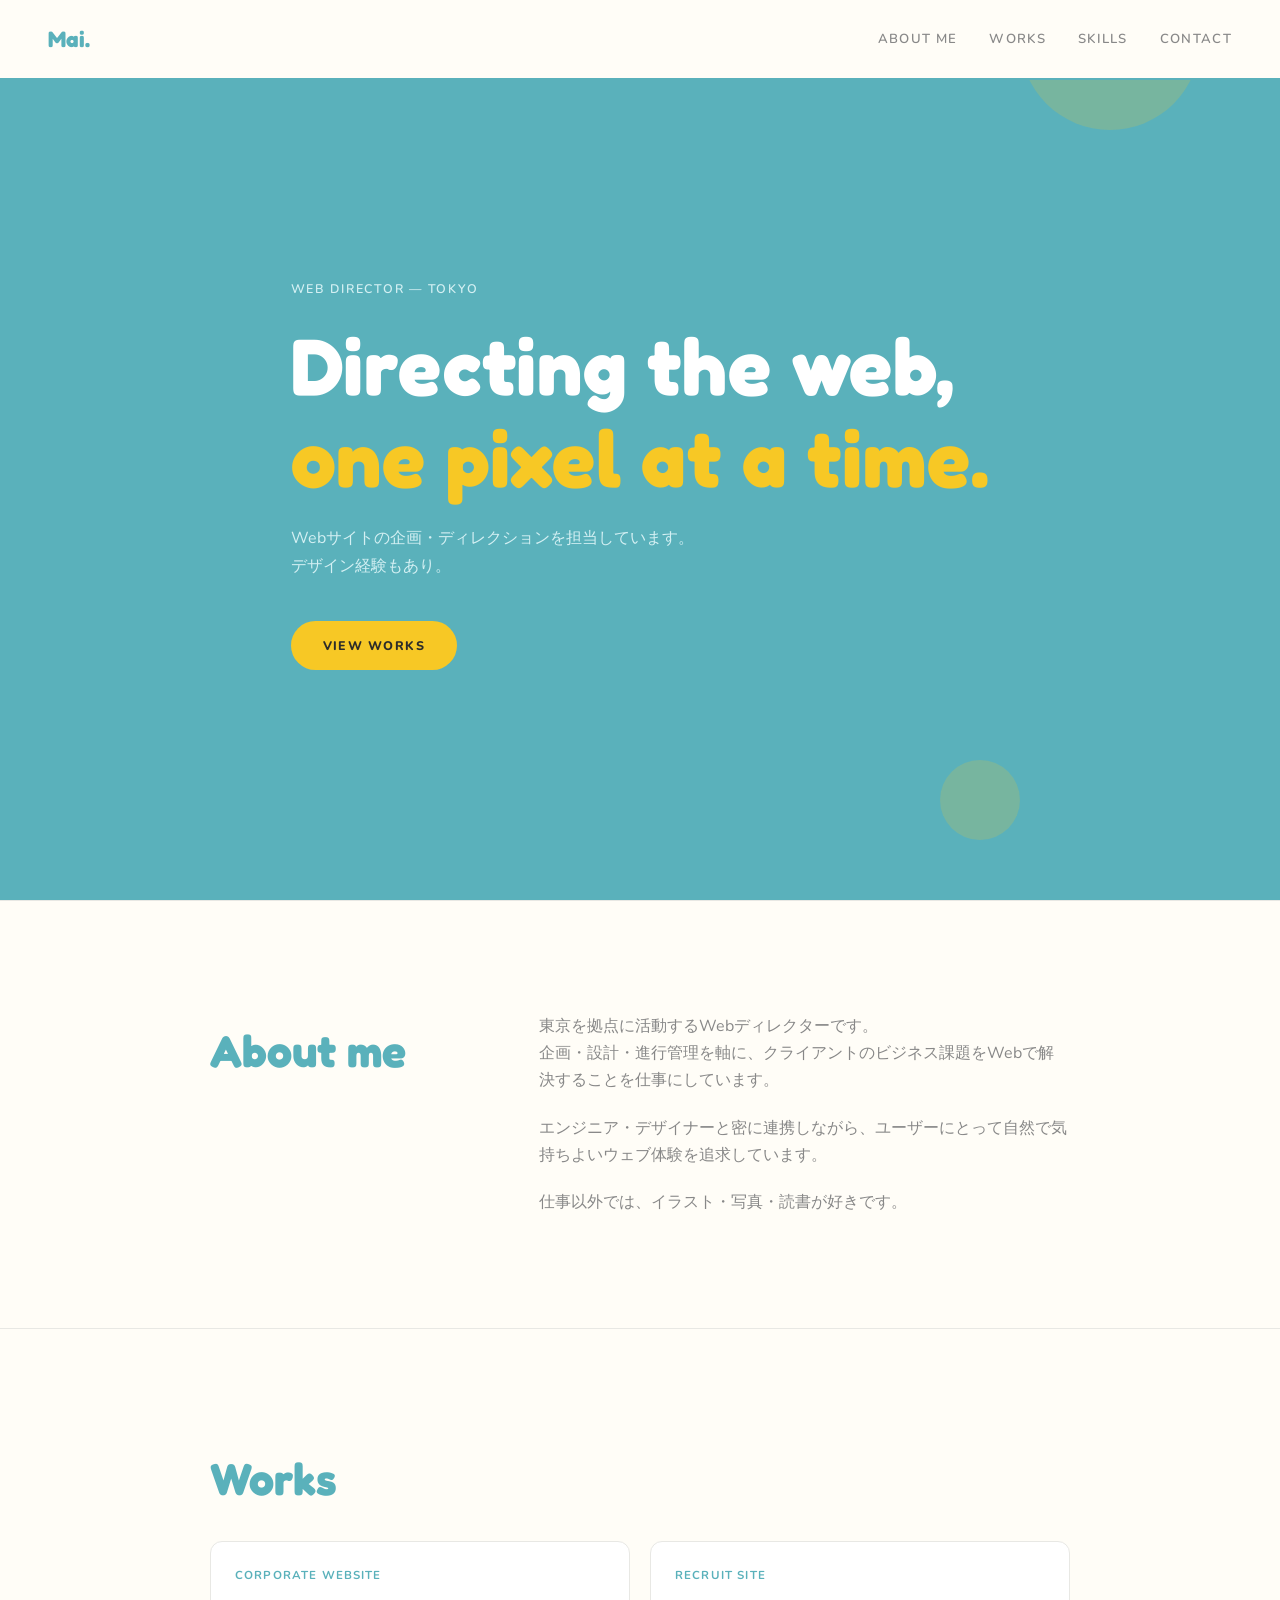
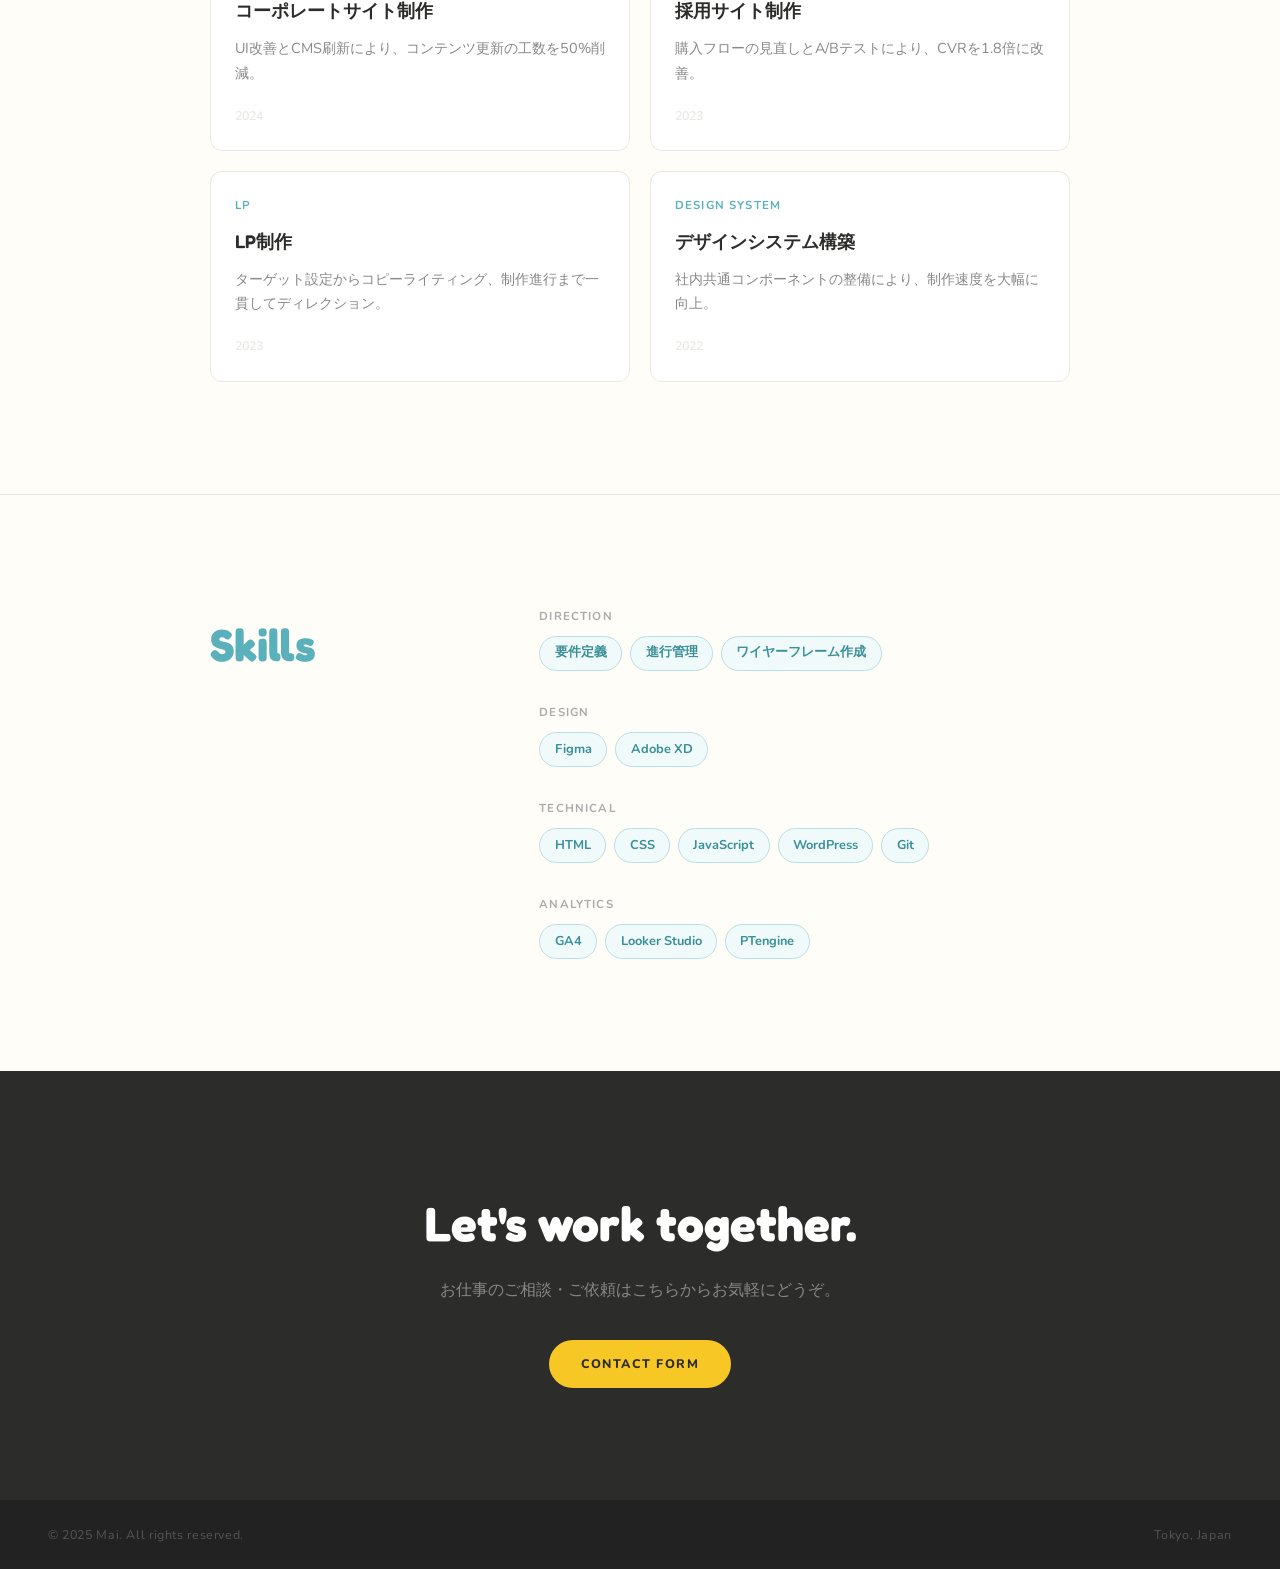
==== commit 69fcf80b: "テキスト調整" ====
--- a/index.html
+++ b/index.html
@@ -116,9 +116,7 @@
             <div class="skill-list">
               <span class="skill-pill">要件定義</span>
               <span class="skill-pill">進行管理</span>
-              <span class="skill-pill">IA設計</span>
-              <span class="skill-pill">ワイヤーフレーム</span>
-              <span class="skill-pill">A/Bテスト</span>
+              <span class="skill-pill">ワイヤーフレーム作成</span>
             </div>
           </div>
           <div>
@@ -126,7 +124,6 @@
             <div class="skill-list">
               <span class="skill-pill">Figma</span>
               <span class="skill-pill">Adobe XD</span>
-              <span class="skill-pill">UI設計</span>
             </div>
           </div>
           <div>
@@ -144,7 +141,7 @@
             <div class="skill-list">
               <span class="skill-pill">GA4</span>
               <span class="skill-pill">Looker Studio</span>
-              <span class="skill-pill">ヒートマップ分析</span>
+              <span class="skill-pill">PTengine</span>
             </div>
           </div>
         </div>
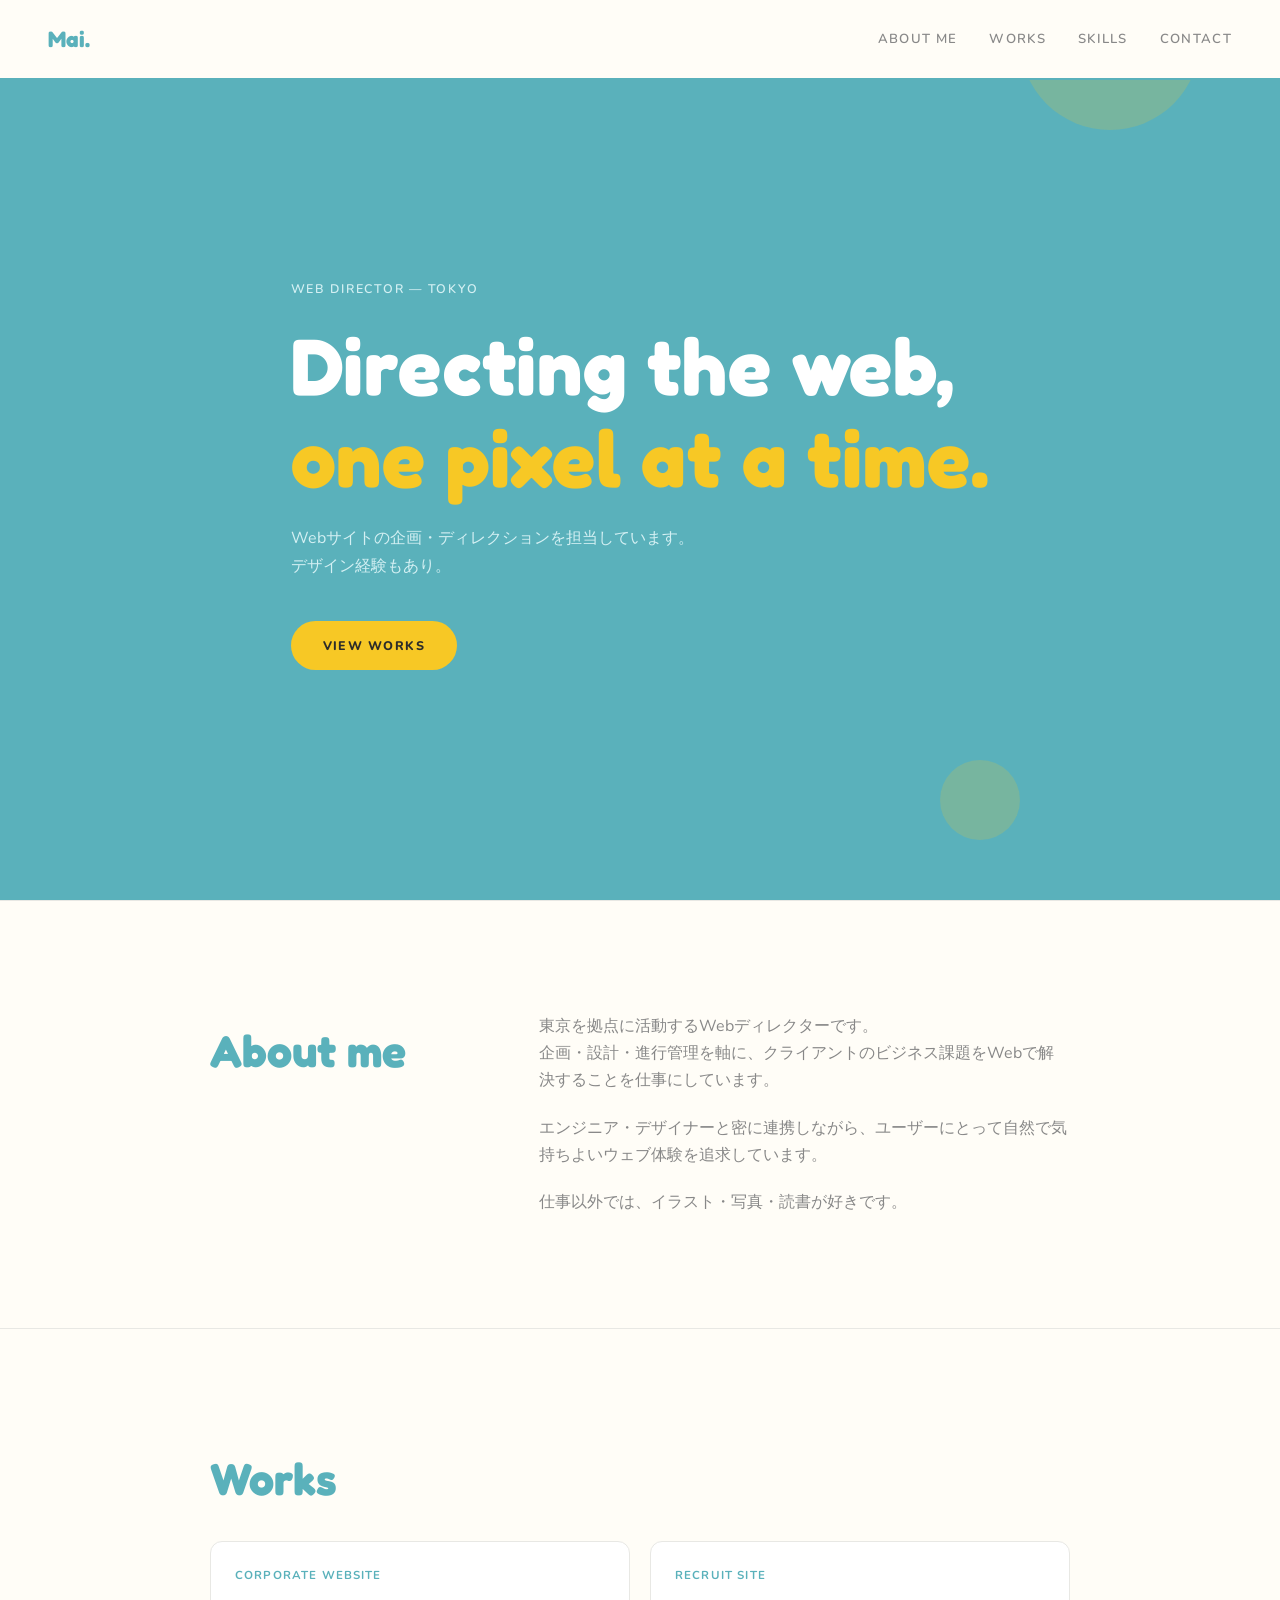
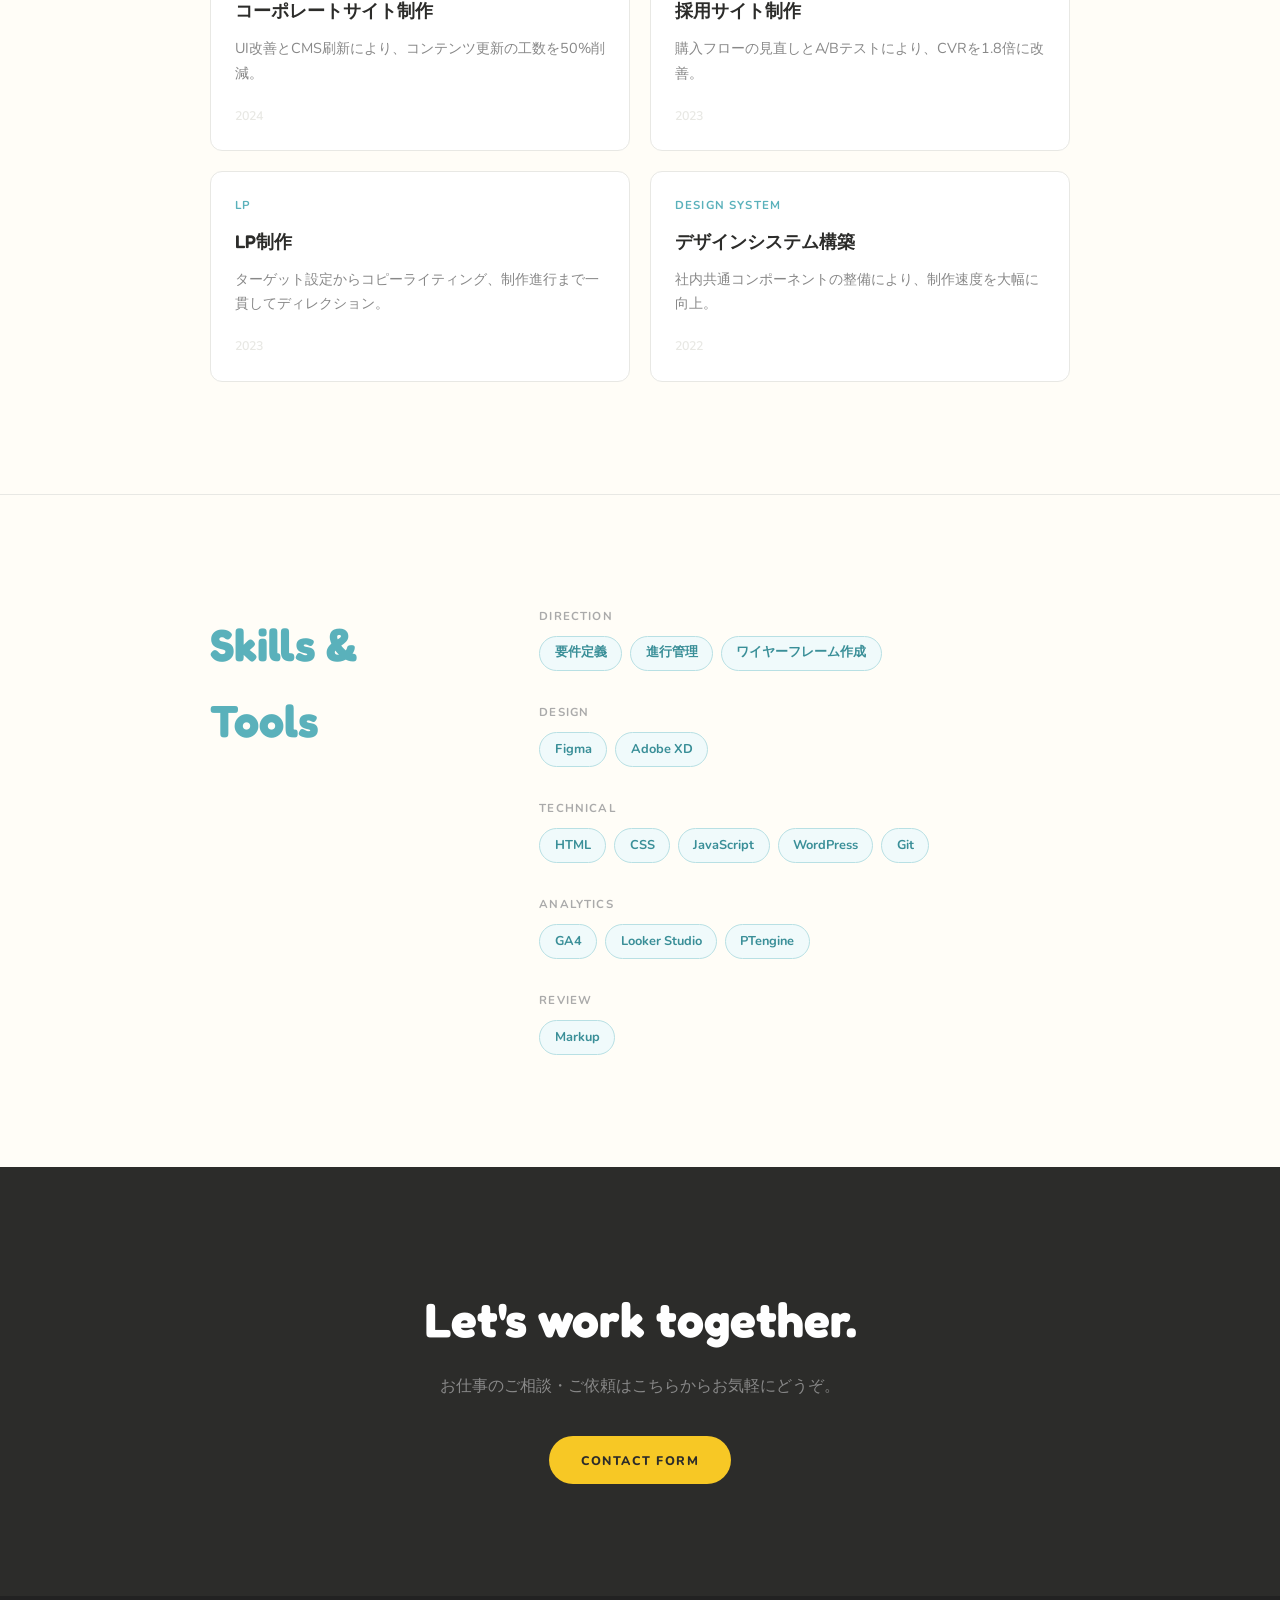
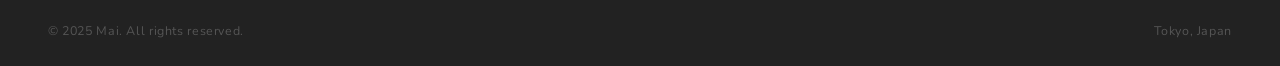
==== commit a42a6ad8: "テキスト調整" ====
--- a/index.html
+++ b/index.html
@@ -108,7 +108,7 @@
     <div class="container">
       <div class="skills-inner">
         <div>
-          <h2 class="section-title">Skills</h2>
+          <h2 class="section-title">Skills & Tools</h2>
         </div>
         <div class="skill-groups fade-in">
           <div>
@@ -144,6 +144,12 @@
               <span class="skill-pill">PTengine</span>
             </div>
           </div>
+          <div>
+            <p class="skill-group-label">Review</p>
+            <div class="skill-list">
+              <span class="skill-pill">Markup</span>
+            </div>
+          </div>
         </div>
       </div>
     </div>
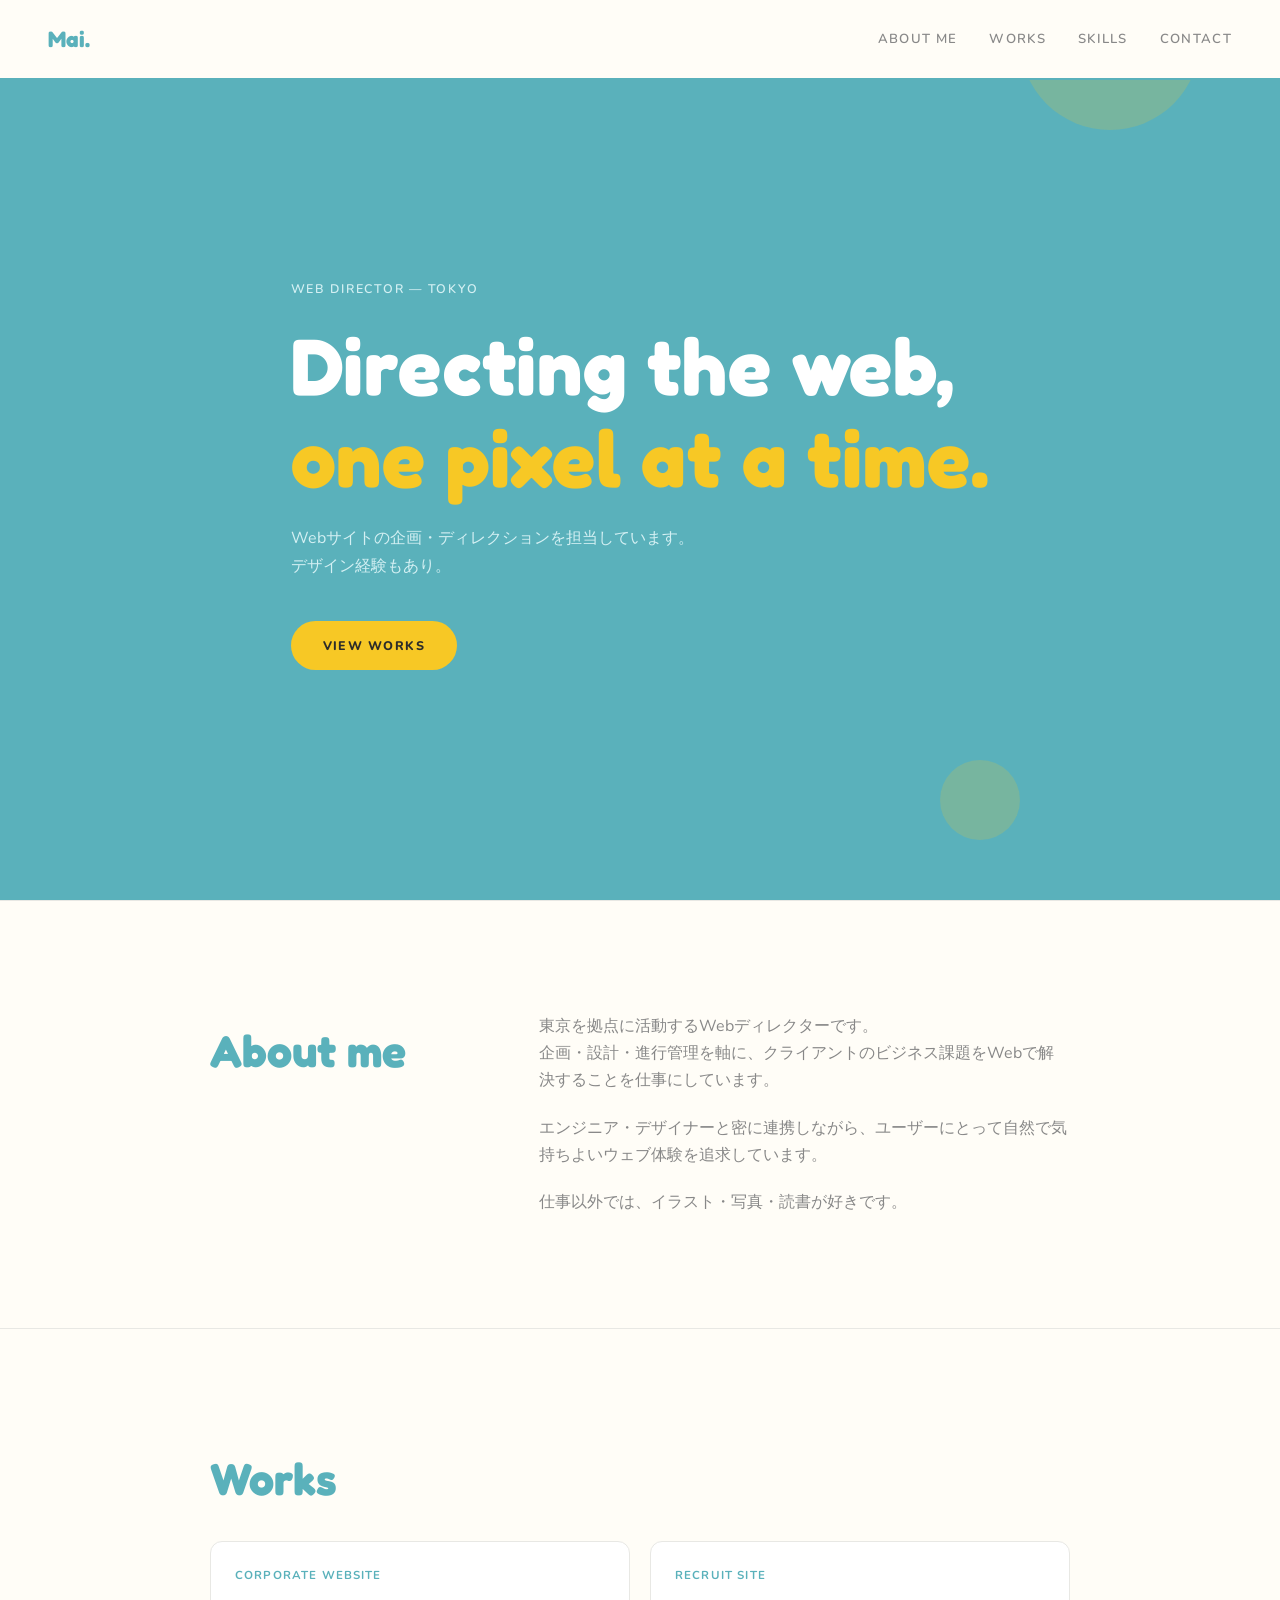
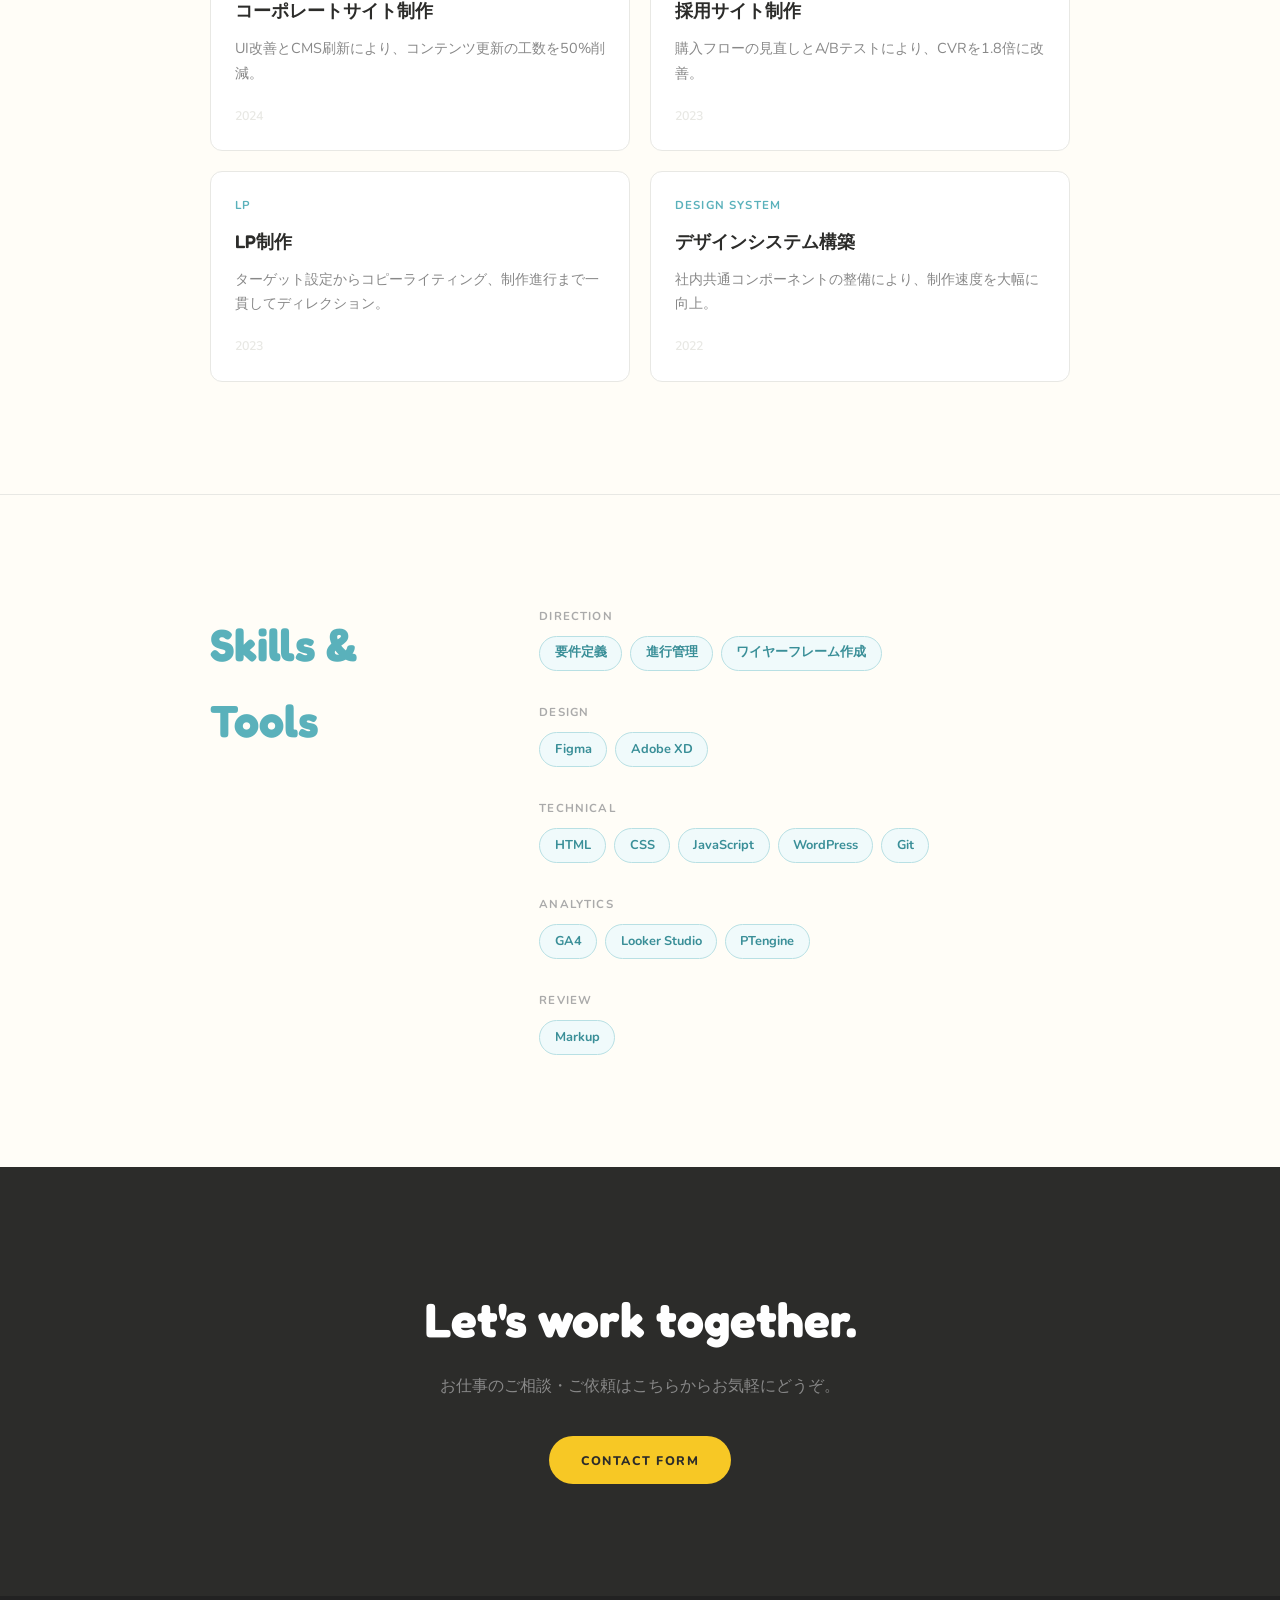
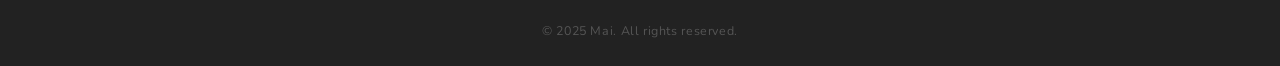
==== commit aeb8cb70: "contactページの送信ボタンを真ん中寄せに" ====
--- a/index.html
+++ b/index.html
@@ -166,7 +166,6 @@
 
   <footer>
     <p>© 2025 Mai. All rights reserved.</p>
-    <p>Tokyo, Japan</p>
   </footer>
 
   <script src="script.js"></script>
--- a/style.css
+++ b/style.css
@@ -85,7 +85,6 @@
   transition: transform 0.3s ease, opacity 0.3s ease;
 }
 
-/* ×ボタンに変形 */
 .hamburger.is-open span:nth-child(1) {
   transform: translateY(7px) rotate(45deg);
 }
@@ -264,7 +263,7 @@
   border: 1px solid #b8e0e4;
 }
 
-/* ─── Contact ─── */
+/* ─── Contact（index.htmlのCTAセクション） ─── */
 #contact {
   background: var(--dark);
   color: var(--white);
@@ -295,7 +294,7 @@
   padding: 1.5rem 3rem;
   background: #222;
   display: flex;
-  justify-content: space-between;
+  justify-content: center;
   align-items: center;
 }
 
@@ -317,7 +316,6 @@
 @media (max-width: 720px) {
   nav { padding: 1rem 1.5rem; }
 
-  /* ナビリンクを縦並びのドロワーに */
   .nav-links {
     display: none;
     flex-direction: column;
@@ -345,7 +343,6 @@
     letter-spacing: 0.08em;
   }
 
-  /* ハンバーガーボタンを表示 */
   .hamburger {
     display: flex;
   }
@@ -358,9 +355,7 @@
   footer { flex-direction: column; gap: 0.5rem; text-align: center; }
 }
 
-/* ─── このブロックをstyle.cssの末尾に追記してください ─── */
-
-/* ─── Contact Hero ─── */
+/* ─── Contact Hero（contact.html） ─── */
 #contact-hero {
   padding-top: 10rem;
   min-height: 50vh;
@@ -379,10 +374,17 @@
 .form-wrap {
   max-width: 600px;
   margin: 0 auto;
+  text-align: center;
+}
+
+.form-row {
+  display: grid;
+  grid-template-columns: 1fr 1fr;
+  gap: 1rem;
 }
 
 .form-group {
-  margin-bottom: 1.75rem;
+  margin-bottom: 1.5rem;
 }
 
 .form-label {
@@ -401,7 +403,7 @@
 
 .form-input {
   width: 100%;
-  padding: 0.85rem 1rem;
+  padding: 0.8rem 1rem;
   font-family: 'Nunito', sans-serif;
   font-size: 0.95rem;
   color: var(--dark);
@@ -409,19 +411,20 @@
   border: 1.5px solid var(--gray-light);
   border-radius: 10px;
   outline: none;
-  transition: border-color 0.2s;
+  transition: border-color 0.2s, box-shadow 0.2s;
   appearance: none;
+  box-sizing: border-box;
 }
 
 .form-input:focus {
   border-color: var(--teal);
+  box-shadow: 0 0 0 3px rgba(90, 177, 187, 0.12);
 }
 
 .form-input::placeholder {
   color: #bbb;
 }
 
-/* セレクトボックスの矢印 */
 .select-wrap {
   position: relative;
 }
@@ -440,131 +443,7 @@
   pointer-events: none;
 }
 
-.form-select {
-  cursor: pointer;
-}
-
-.form-textarea {
-  min-height: 160px;
-  resize: vertical;
-  line-height: 1.7;
-}
-
-.btn-submit {
-  display: inline-block;
-  font-family: 'Nunito', sans-serif;
-  font-size: 0.82rem;
-  font-weight: 800;
-  letter-spacing: 0.12em;
-  text-transform: uppercase;
-  padding: 0.9rem 2.5rem;
-  border-radius: 100px;
-  background: var(--yellow);
-  color: var(--dark);
-  border: none;
-  cursor: pointer;
-  transition: opacity 0.2s;
-}
-
-.btn-submit:hover { opacity: 0.85; }
-
-@media (max-width: 720px) {
-  #contact-form { padding: 4rem 1.5rem 5rem; }
-}
-
-/* ─── このブロックをstyle.cssの末尾に追記してください ─── */
-
-/* ─── Contact Hero ─── */
-#contact-hero {
-  padding-top: 10rem;
-  min-height: 50vh;
-  display: flex;
-  align-items: center;
-  background: var(--teal);
-  position: relative;
-  overflow: hidden;
-}
-
-/* ─── Contact Form ─── */
-#contact-form {
-  padding: 5rem 3rem 7rem;
-}
-
-.form-wrap {
-  max-width: 600px;
-  margin: 0 auto;
-}
-
-.form-row {
-  display: grid;
-  grid-template-columns: 1fr 1fr;
-  gap: 1rem;
-}
-
-.form-group {
-  margin-bottom: 1.5rem;
-}
-
-.form-label {
-  display: block;
-  font-size: 0.82rem;
-  font-weight: 700;
-  letter-spacing: 0.06em;
-  color: var(--dark);
-  margin-bottom: 0.5rem;
-}
-
-.required {
-  color: var(--teal);
-  margin-left: 2px;
-}
-
-.form-input {
-  width: 100%;
-  padding: 0.8rem 1rem;
-  font-family: 'Nunito', sans-serif;
-  font-size: 0.95rem;
-  color: var(--dark);
-  background: var(--white);
-  border: 1.5px solid var(--gray-light);
-  border-radius: 10px;
-  outline: none;
-  transition: border-color 0.2s, box-shadow 0.2s;
-  appearance: none;
-  box-sizing: border-box;
-}
-
-.form-input:focus {
-  border-color: var(--teal);
-  box-shadow: 0 0 0 3px rgba(90, 177, 187, 0.12);
-}
-
-.form-input::placeholder {
-  color: #bbb;
-}
-
-/* セレクトボックスの矢印 */
-.select-wrap {
-  position: relative;
-}
-
-.select-wrap::after {
-  content: '';
-  position: absolute;
-  right: 1rem;
-  top: 50%;
-  transform: translateY(-50%);
-  width: 0;
-  height: 0;
-  border-left: 5px solid transparent;
-  border-right: 5px solid transparent;
-  border-top: 6px solid var(--teal);
-  pointer-events: none;
-}
-
-.form-select {
-  cursor: pointer;
-}
+.form-select { cursor: pointer; }
 
 .form-textarea {
   min-height: 160px;
@@ -598,6 +477,53 @@
   margin-top: 1rem;
 }
 
+/* ─── Thanks（thanks.html） ─── */
+#thankyou {
+  padding-top: 10rem;
+  min-height: 100vh;
+  display: flex;
+  align-items: center;
+  background: var(--teal);
+  position: relative;
+  overflow: hidden;
+}
+
+.thankyou-inner {
+  display: flex;
+  flex-direction: column;
+  align-items: center;
+  gap: 0;
+  text-align: center;
+}
+
+.thankyou-icon {
+  display: flex;
+  align-items: center;
+  justify-content: center;
+  width: 64px;
+  height: 64px;
+  border-radius: 50%;
+  background: var(--yellow);
+  color: var(--dark);
+  margin-bottom: 1.5rem;
+}
+
+#thankyou .hero-title {
+  color: var(--white);
+}
+
+#thankyou .hero-title span {
+  color: var(--yellow);
+}
+
+#thankyou .hero-eyebrow {
+  color: #d4f0f3;
+}
+
+#thankyou .hero-desc {
+  color: #d4f0f3;
+}
+
 @media (max-width: 720px) {
   #contact-form { padding: 4rem 1.5rem 5rem; }
   .form-row { grid-template-columns: 1fr; }
